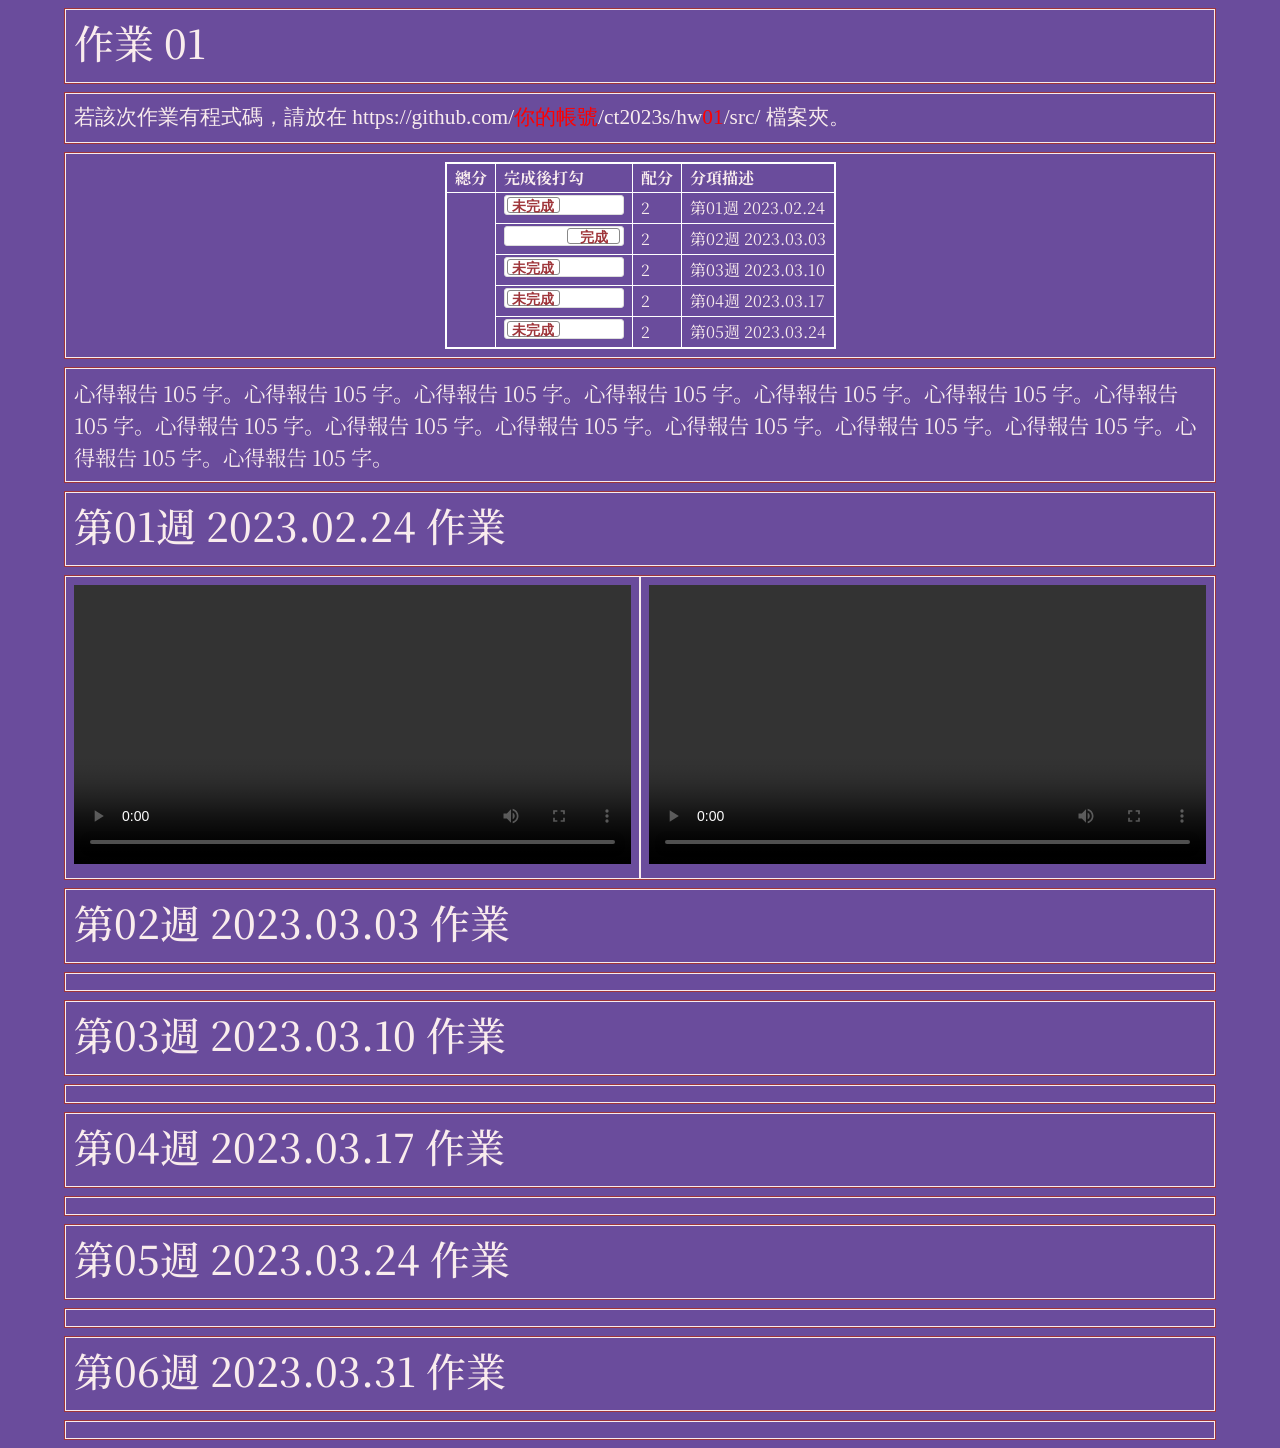
==== hw01/index.html @ a4c7544a "index" ====
<!doctype html>
<html lang="zh-Hant-TW">
<head>
<!-- Required meta tags -->
<meta charset="utf-8">
<meta name="viewport" content="width=device-width, initial-scale=1">

<!-- D3, jquery -->
<script src="https://d3js.org/d3.v3.min.js" charset="utf-8"></script>
<script src="https://code.jquery.com/jquery-3.6.0.min.js" charset="utf-8"></script>

<!-- Bootstrap CSS -->
<link href="https://cdn.jsdelivr.net/npm/bootstrap@5.1.1/dist/css/bootstrap.min.css" rel="stylesheet">
<script src="https://cdn.jsdelivr.net/npm/bootstrap@5.1.1/dist/js/bootstrap.bundle.min.js"></script>

<title>作品集 Portfolio</title>
<style type="text/css">
  @import url('https://fonts.googleapis.com/css2?family=Noto+Serif+JP:wght@200&display=swap');

  table {
  border-collapse: collapse;
  border: 2px solid white; /* rgba(217,140,144,1) */
  font-size:  12pt;
  margin-left: auto;
  margin-right: auto;
  }

  td,
  th {
  border: 1px solid white;
  padding: 2px 8px;
  }

  .flipswitch
  {
      position: relative;
      background: white;
      width: 120px;
      height: 20px;
      -webkit-appearance: initial;
      border-radius: 3px;
      -webkit-tap-highlight-color: rgba(0, 0, 0, 0);
      outline:none;
      font-size: 14px;
      font-family: Trebuchet, Arial, sans-serif;
      font-weight: bold;
      cursor:pointer;
      border:1px solid #ddd;
  }
  .flipswitch:after
  {
      position:absolute;
      top:5%;
      display:block; 
      line-height:16px;
      width:45%;
      height:90%;
      background:#fff;
      box-sizing:border-box;
      text-align:center;
      transition: all 0.3s ease-in 0s; 
      color:rgba(159,53,58,1);
      border:#888 1px solid;
      border-radius:3px;
  }
  .flipswitch:after
  {
      left:2%;
      content: "未完成";
  }
  .flipswitch:checked:after
  {
      left:53%;
      content: "完成";
  }

  body {
    background-color: rgb(106, 76, 156); /* #6A4C9C */
    color: rgb(106, 76, 156);
    font-family: 'Noto Serif JP', serif;
  }

  .container-fluid {
    width:  90%;
  }

  .hw12 {
    border: 1px solid rgb(159, 53, 58);
    margin-top: 8px;
    margin-bottom: 8px;
  }

  .twenty {
    border: 1px solid #f9eced;
    color: #f9eced;
    padding: 8px;
    font-size: 16pt;
  }

  .twenty:hover {
      box-shadow: 0 0 5px 3px #f9eced;
      color: cyan; 
      text-shadow: 0 0 6px #FFFFFF, 0 0 6px #000000;
  }

  @font-face {
    font-family:'cjkFonts';
    src: url(cjkFonts_allseto_v1.11.woff2) format('woff2');
    /* https://cloudconvert.com/ttf-to-woff2 */
  }
  
  .cjkFonts {
    font-family: 'cjkFonts';
  }

</style>
</head>
<body>

<div class="container-fluid">

  <!-- ------------------------------------------------>
  <div class="row hw12">
    <div class="col-md-12 twenty">
      <h1>作業 01</h1>
    </div>
  </div>

  <!-- ------------------------------------------------>
  <div class="row hw12">
    <div class="col-md-12 twenty cjkFonts">
      若該次作業有程式碼，請放在 https://github.com/<span style="color:red;">你的帳號</span>/ct2023s/hw<span style="color:red;">01</span>/src/ 檔案夾。
    </div>
  </div>

  <!-- ------------------------------------------------>
  <div class="row hw12">
    <div class="col-md-12 twenty">
      <table>
        <tr>
          <th>總分</th>
          <th>完成後打勾</th>
          <th>配分</th>
          <th>分項描述</th>
        </tr>
        <tr>
          <td rowspan="7" id="myTotal"></td>
          <td><input type="checkbox" class="flipswitch" id="myCheckbox1"></td>
          <td id='m1'>2</td>
          <td>第01週 2023.02.24</td>
        </tr>
        <tr>
          <td><input type="checkbox" class="flipswitch" id="myCheckbox2" checked></td>
          <td id='m2'>2</td>
          <td>第02週 2023.03.03</td>
        </tr>
        <tr>
          <td><input type="checkbox" class="flipswitch" id="myCheckbox3"></td>
          <td id='m3'>2</td>
          <td>第03週 2023.03.10</td>
        </tr>
        <tr>
          <td><input type="checkbox" class="flipswitch" id="myCheckbox4"></td>
          <td id='m4'>2</td>
          <td>第04週 2023.03.17</td>
        </tr>
        <tr>
          <td><input type="checkbox" class="flipswitch" id="myCheckbox5"></td>
          <td id='m5'>2</td>
          <td>第05週 2023.03.24</td>
        </tr>
      </table>
    </div>
  </div>

  <!-- ------------------------------------------------>
  <div class="row hw12">
    <div class="col-md-12 twenty">
      心得報告 105 字。心得報告 105 字。心得報告 105 字。心得報告 105 字。心得報告 105 字。心得報告 105 字。心得報告 105 字。心得報告 105 字。心得報告 105 字。心得報告 105 字。心得報告 105 字。心得報告 105 字。心得報告 105 字。心得報告 105 字。心得報告 105 字。
    </div>
  </div>

  <!-- ------------------------------------------------>
  <div class="row hw12">
    <div class="col-md-12 twenty">
      <h1>第01週 2023.02.24 作業</h1>
    </div>
  </div>

  <!-- ------------------------------------------------>
  <div class="row hw12">
    <div class="col-md-6 twenty">
      <video id="video1" style="width:100%;max-width:100%;" controls="">
        <source src="https://www.w3schools.com/html/mov_bbb.mp4" type="video/mp4">
      </video>
    </div>
    <div class="col-md-6 twenty">
      <video id="video1" style="width:100%;max-width:100%;" controls="">
        <source src="https://www.w3schools.com/html/mov_bbb.mp4" type="video/mp4">
      </video>
    </div>
  </div>


  <!-- ------------------------------------------------>
  <div class="row hw12">
    <div class="col-md-12 twenty">
      <h1>第02週 2023.03.03 作業</h1>
    </div>
  </div>

  <!-- ------------------------------------------------>
  <div class="row hw12">
    <div class="col-md-12 twenty">
      
    </div>
  </div>



  <!-- ------------------------------------------------>
  <div class="row hw12">
    <div class="col-md-12 twenty">
      <h1>第03週 2023.03.10 作業</h1>
    </div>
  </div>

  <!-- ------------------------------------------------>
  <div class="row hw12">
    <div class="col-md-12 twenty">
      
    </div>
  </div>



  <!-- ------------------------------------------------>
  <div class="row hw12">
    <div class="col-md-12 twenty">
      <h1>第04週 2023.03.17 作業</h1>
    </div>
  </div>

  <!-- ------------------------------------------------>
  <div class="row hw12">
    <div class="col-md-12 twenty">
      
    </div>
  </div>



  <!-- ------------------------------------------------>
  <div class="row hw12">
    <div class="col-md-12 twenty">
      <h1>第05週 2023.03.24 作業</h1>
    </div>
  </div>

  <!-- ------------------------------------------------>
  <div class="row hw12">
    <div class="col-md-12 twenty">
      
    </div>
  </div>



  <!-- ------------------------------------------------>
  <div class="row hw12">
    <div class="col-md-12 twenty">
      <h1>第06週 2023.03.31 作業</h1>
    </div>
  </div>

  <!-- ------------------------------------------------>
  <div class="row hw12">
    <div class="col-md-12 twenty">
      
    </div>
  </div>


  <!-- ------------------------------------------------>

  <!-- ------------------------------------------------>


<script>
  $(function() {
    var f = function() {
      $(this).next().text($(this).is(':checked') ? '做完' : '未做完');
    };
    $('input').change(f).trigger('change');
  });

  d3.select("#myCheckbox1").on("change",update);
  d3.select("#myCheckbox2").on("change",update);
  d3.select("#myCheckbox3").on("change",update);
  d3.select("#myCheckbox4").on("change",update);
  d3.select("#myCheckbox5").on("change",update);
  d3.select("#myCheckbox6").on("change",update);
  d3.select("#myCheckbox7").on("change",update);

  update();
  
  function update(){

    var score = 0;

    if (d3.select("#myCheckbox1").property("checked")){
      score += parseInt(d3.select('#m1').html());
    }

    if (d3.select("#myCheckbox2").property("checked")){
      score += parseInt(d3.select('#m2').html());   
    }

    if (d3.select("#myCheckbox3").property("checked")){
      score += parseInt(d3.select('#m3').html());   
    }

    if (d3.select("#myCheckbox4").property("checked")){
      score += parseInt(d3.select('#m4').html());   
    }

    if (d3.select("#myCheckbox5").property("checked")){
      score += parseInt(d3.select('#m5').html());   
    }


    d3.select("#myTotal").html(score);    
  }
</script>

</body>
</html>
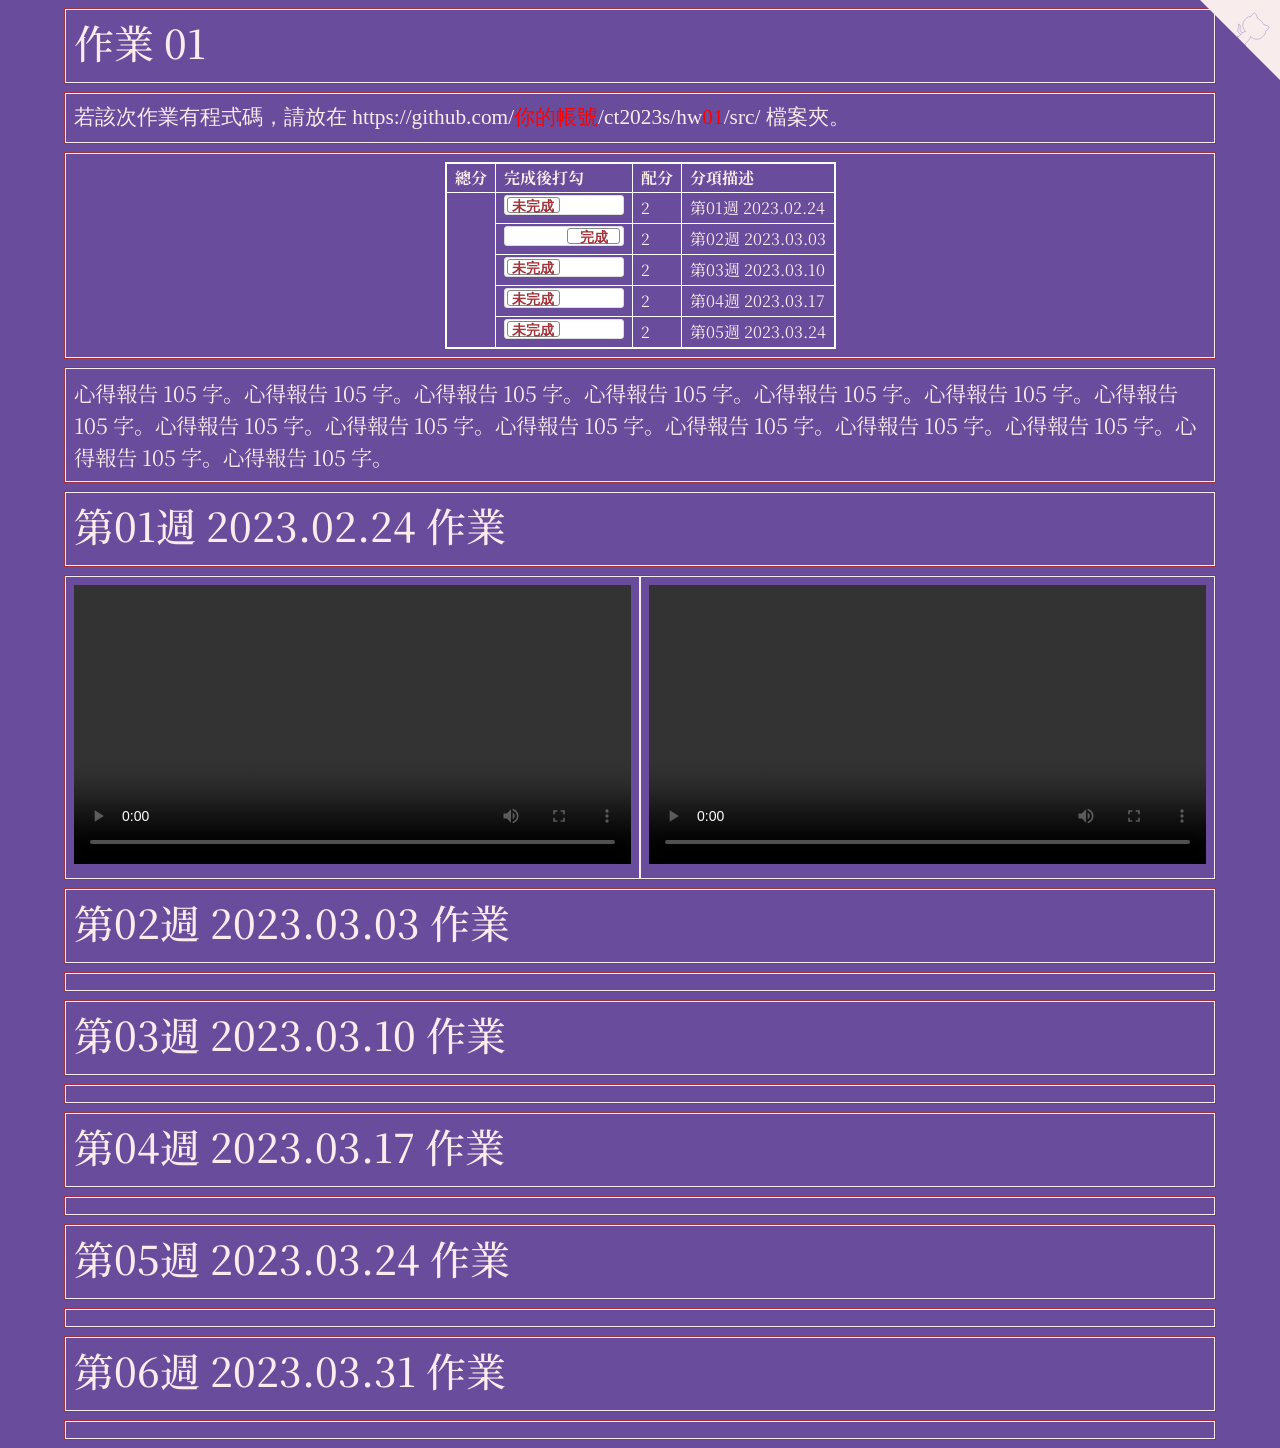
==== commit d8f3bed1: "作品集模板" ====
--- a/hw01/index.html
+++ b/hw01/index.html
@@ -113,9 +113,67 @@
     font-family: 'cjkFonts';
   }
 
+  .github-corner:hover 
+  .octo-arm {
+    animation: octocat-wave 560ms ease-in-out
+  }
+  @keyframes octocat-wave {
+    0%,100% {
+      transform:rotate(0)
+    }
+    20%,60% {
+      transform:rotate(-25deg)
+    }
+    40%,80% {
+      transform:rotate(10deg)
+    }
+  }
+  @media (max-width:500px) {
+    .github-corner:hover 
+    .octo-arm {
+      animation:none
+    }
+
+    .github-corner 
+    .octo-arm {
+      animation: octocat-wave 560ms ease-in-out
+    }
+  }
+
+  /* 波浪 */
+  a {
+    color:yellow;
+    text-decoration: none; 
+    background: url("data:image/svg+xml,%3Csvg xmlns='http://www.w3.org/2000/svg' viewBox='0 0 20 4'%3E%3Cpath fill='none' stroke='%23fff' d='M0 3.5c5 0 5-3 10-3s5 3 10 3 5-3 10-3 5 3 10 3'/%3E%3C/svg%3E") repeat-x 0 100%; 
+    background-size:20px auto; 
+    animation: waveMove 1s infinite linear;
+  }
+
+  a:hover {
+    color:#f30;
+    text-decoration: none;
+    background: none;
+    animation: none;
+    text-decoration: underline;
+    padding:2px 0;
+  }
+  @keyframes waveMove {
+    from { background-position:0 100%; }
+    to { background-position:20px 100%; }
+  }
+  /* 波浪 */
 </style>
 </head>
 <body>
+<!-- https://alexlenail.me/NN-SVG/about.html -->
+<a href="https://github.com/你的帳號/ct2023s/" class="github-corner" aria-label="View source on Github">
+  <svg width="80" height="80" viewBox="0 0 250 250" style="fill:#f9eced; color:#fff; position: absolute; top: 0; border: 0; right: 0;" aria-hidden="true">
+    <path d="M0,0 L115,115 L130,115 L142,142 L250,250 L250,0 Z"></path>
+    <path d="M128.3,109.0 C113.8,99.7 119.0,89.6 119.0,89.6 C122.0,82.7 120.5,78.6 120.5,78.6 C119.2,72.0 123.4,76.3 123.4,76.3 C127.3,80.9 125.5,87.3 125.5,87.3 C122.9,97.6 130.6,101.9 134.4,103.2" fill="#f9eced" stroke="#6A4C9C" style="transform-origin: 130px 106px;" class="octo-arm"></path>
+    <path d="M115.0,115.0 C114.9,115.1 118.7,116.5 119.8,115.4 L133.7,101.6 C136.9,99.2 139.9,98.4 142.2,98.6 C133.8,88.0 127.5,74.4 143.8,58.0 C148.5,53.4 154.0,51.2 159.7,51.0 C160.3,49.4 163.2,43.6 171.4,40.1 C171.4,40.1 176.1,42.5 178.8,56.2 C183.1,58.6 187.2,61.8 190.9,65.4 C194.5,69.0 197.7,73.2 200.1,77.6 C213.8,80.2 216.3,84.9 216.3,84.9 C212.7,93.1 206.9,96.0 205.4,96.6 C205.1,102.4 203.0,107.8 198.3,112.5 C181.9,128.9 168.3,122.5 157.7,114.1 C157.9,116.9 156.7,120.9 152.7,124.9 L141.0,136.5 C139.8,137.7 141.6,141.9 141.8,141.8 Z" fill="#f9eced" stroke="#6A4C9C" class="octo-body"></path>
+  </svg>
+</a>
+
 
 <div class="container-fluid">
 
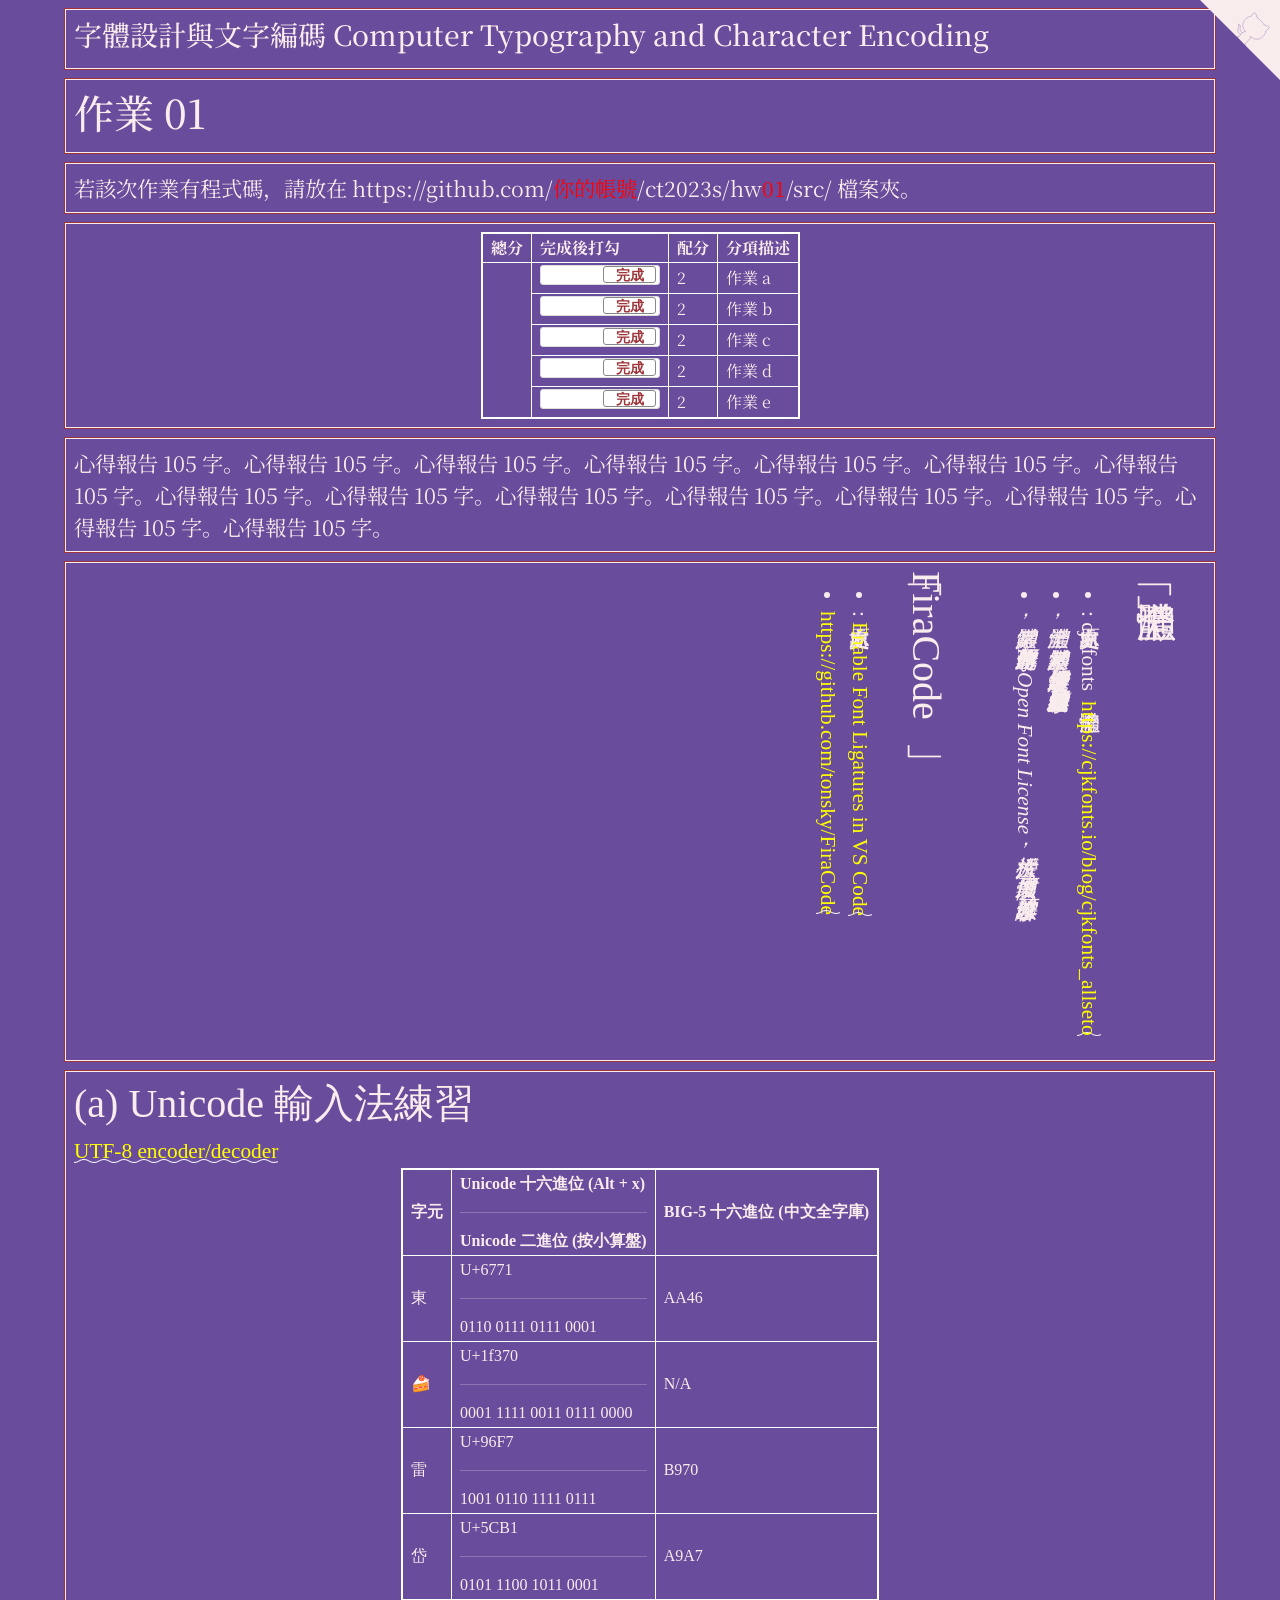
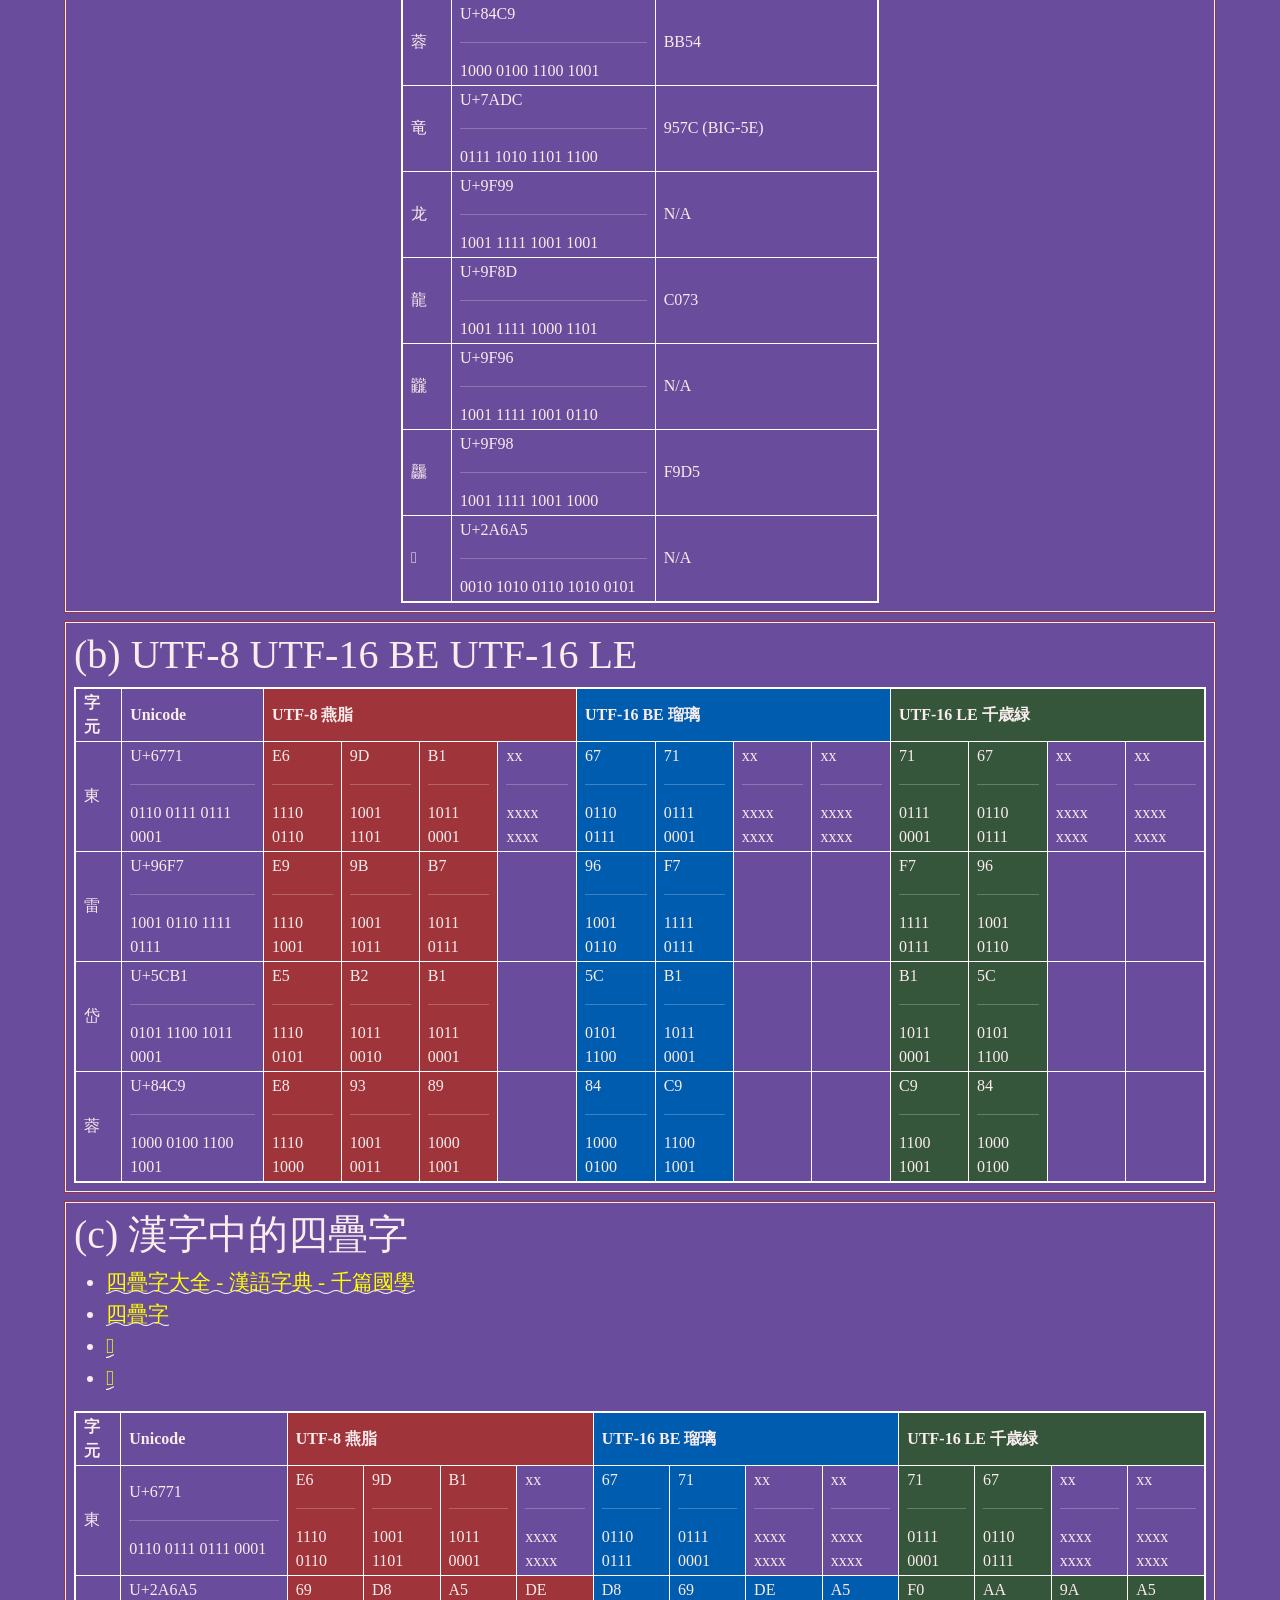
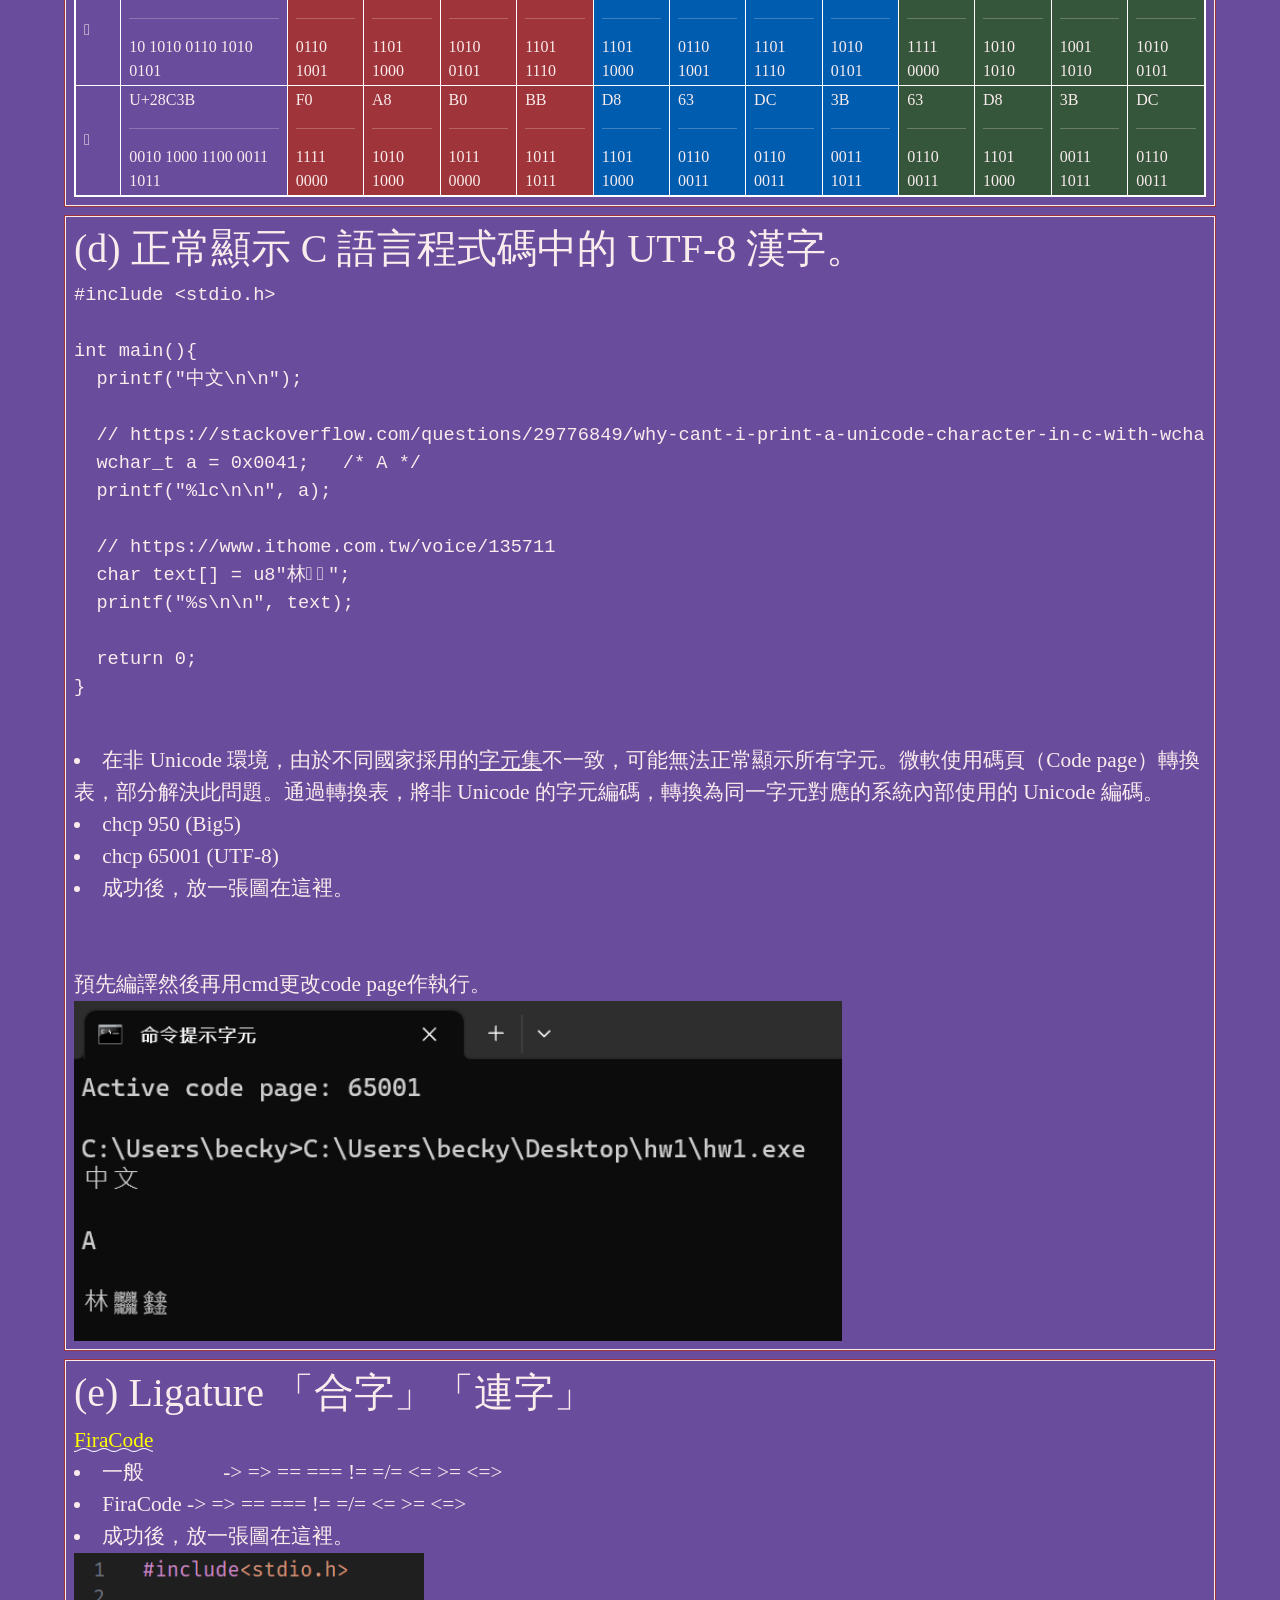
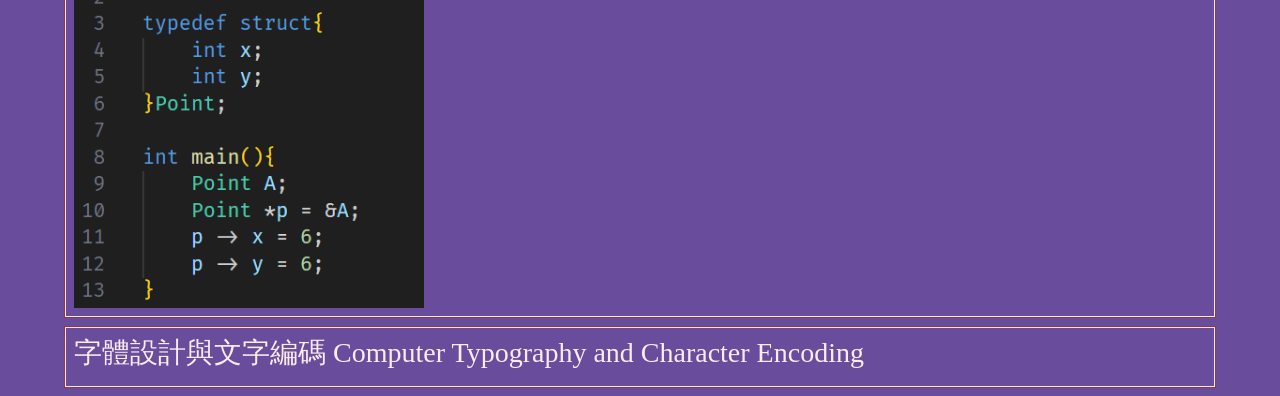
==== commit 3ed76ee9: "update hw01" ====
--- a/hw01/index.html
+++ b/hw01/index.html
@@ -14,21 +14,23 @@
 <script src="https://cdn.jsdelivr.net/npm/bootstrap@5.1.1/dist/js/bootstrap.bundle.min.js"></script>
 
 <title>作品集 Portfolio</title>
+<!-- https://alexlenail.me/NN-SVG/about.html -->
+<link rel="icon" href="../hw00/favicon.svg"/>
 <style type="text/css">
   @import url('https://fonts.googleapis.com/css2?family=Noto+Serif+JP:wght@200&display=swap');
 
   table {
-  border-collapse: collapse;
-  border: 2px solid white; /* rgba(217,140,144,1) */
-  font-size:  12pt;
-  margin-left: auto;
-  margin-right: auto;
+    border-collapse: collapse;
+    border: 2px solid white; /* rgba(217,140,144,1) */
+    font-size:  12pt;
+    margin-left: auto;
+    margin-right: auto;
   }
 
   td,
   th {
-  border: 1px solid white;
-  padding: 2px 8px;
+    border: 1px solid white;
+    padding: 2px 8px;
   }
 
   .flipswitch
@@ -108,9 +110,24 @@
     src: url(cjkFonts_allseto_v1.11.woff2) format('woff2');
     /* https://cloudconvert.com/ttf-to-woff2 */
   }
-  
+
+  @font-face {
+    font-family:'FiraCode-Regular';
+    src: url(FiraCode-Regular.woff2) format('woff2');
+    /* https://worldofzero.com/posts/enable-font-ligatures-vscode/ */
+  }
+
   .cjkFonts {
     font-family: 'cjkFonts';
+    writing-mode: vertical-rl;
+  }
+
+  .cjkFontsH {
+    font-family: 'cjkFonts';
+  }
+
+  .FiraCode {
+    font-family: 'FiraCode-Regular';
   }
 
   .github-corner:hover 
@@ -166,7 +183,7 @@
 </head>
 <body>
 <!-- https://alexlenail.me/NN-SVG/about.html -->
-<a href="https://github.com/你的帳號/ct2023s/" class="github-corner" aria-label="View source on Github">
+<a href="https://github.com/beckylei/ct2023s/" class="github-corner" aria-label="View source on Github">
   <svg width="80" height="80" viewBox="0 0 250 250" style="fill:#f9eced; color:#fff; position: absolute; top: 0; border: 0; right: 0;" aria-hidden="true">
     <path d="M0,0 L115,115 L130,115 L142,142 L250,250 L250,0 Z"></path>
     <path d="M128.3,109.0 C113.8,99.7 119.0,89.6 119.0,89.6 C122.0,82.7 120.5,78.6 120.5,78.6 C119.2,72.0 123.4,76.3 123.4,76.3 C127.3,80.9 125.5,87.3 125.5,87.3 C122.9,97.6 130.6,101.9 134.4,103.2" fill="#f9eced" stroke="#6A4C9C" style="transform-origin: 130px 106px;" class="octo-arm"></path>
@@ -180,13 +197,20 @@
   <!-- ------------------------------------------------>
   <div class="row hw12">
     <div class="col-md-12 twenty">
+      <h3>字體設計與文字編碼   Computer Typography and Character Encoding</h3>
+    </div>
+  </div>
+
+  <!-- ------------------------------------------------>
+  <div class="row hw12">
+    <div class="col-md-12 twenty">
       <h1>作業 01</h1>
     </div>
   </div>
 
   <!-- ------------------------------------------------>
   <div class="row hw12">
-    <div class="col-md-12 twenty cjkFonts">
+    <div class="col-md-12 twenty">
       若該次作業有程式碼，請放在 https://github.com/<span style="color:red;">你的帳號</span>/ct2023s/hw<span style="color:red;">01</span>/src/ 檔案夾。
     </div>
   </div>
@@ -203,29 +227,29 @@
         </tr>
         <tr>
           <td rowspan="7" id="myTotal"></td>
-          <td><input type="checkbox" class="flipswitch" id="myCheckbox1"></td>
+          <td><input type="checkbox" class="flipswitch" id="myCheckbox1" checked></td>
           <td id='m1'>2</td>
-          <td>第01週 2023.02.24</td>
+          <td>作業 a</td>
         </tr>
         <tr>
           <td><input type="checkbox" class="flipswitch" id="myCheckbox2" checked></td>
           <td id='m2'>2</td>
-          <td>第02週 2023.03.03</td>
-        </tr>
-        <tr>
-          <td><input type="checkbox" class="flipswitch" id="myCheckbox3"></td>
+          <td>作業 b</td>
+        </tr>
+        <tr>
+          <td><input type="checkbox" class="flipswitch" id="myCheckbox3" checked></td>
           <td id='m3'>2</td>
-          <td>第03週 2023.03.10</td>
-        </tr>
-        <tr>
-          <td><input type="checkbox" class="flipswitch" id="myCheckbox4"></td>
+          <td>作業 c</td>
+        </tr>
+        <tr>
+          <td><input type="checkbox" class="flipswitch" id="myCheckbox4" checked></td>
           <td id='m4'>2</td>
-          <td>第04週 2023.03.17</td>
-        </tr>
-        <tr>
-          <td><input type="checkbox" class="flipswitch" id="myCheckbox5"></td>
+          <td>作業 d</td>
+        </tr>
+        <tr>
+          <td><input type="checkbox" class="flipswitch" id="myCheckbox5" checked></td>
           <td id='m5'>2</td>
-          <td>第05週 2023.03.24</td>
+          <td>作業 e</td>
         </tr>
       </table>
     </div>
@@ -240,12 +264,28 @@
 
   <!-- ------------------------------------------------>
   <div class="row hw12">
-    <div class="col-md-12 twenty">
-      <h1>第01週 2023.02.24 作業</h1>
-    </div>
-  </div>
-
-  <!-- ------------------------------------------------>
+    <div class="col-md-12 twenty cjkFonts">
+      <h1> 「全瀨體」</h1>
+
+      <ul>
+        <li>原文出處: cjkfonts 全瀨體 <a href="https://cjkfonts.io/blog/cjkfonts_allseto" target="_blank"> https://cjkfonts.io/blog/cjkfonts_allseto</a></li>
+        <li><cite>全瀨體，基於瀨戶字體，透過深度學習智能造字，產生的字體數量是跟思源黑體相同。</cite></li>
+        <li><cite>瀨戶字體，原作者將此字體用 SIL Open Font License 授權方法，可以商業使用，可以容許修改字體。</cite></li>
+      </ul>
+
+      <h1> 「FiraCode」</h1>
+
+      <ul>
+       <li>原文出處: <a href="https://worldofzero.com/posts/enable-font-ligatures-vscode/" target="_blank"> Enable Font Ligatures in VS Code </a></li>
+        <li><a href="https://github.com/tonsky/FiraCode" target="_blank">https://github.com/tonsky/FiraCode</a></li>
+      </ul>
+
+
+    </div>
+  </div>
+
+  <!-- ------------------------------------------------>
+  <!--
   <div class="row hw12">
     <div class="col-md-6 twenty">
       <video id="video1" style="width:100%;max-width:100%;" controls="">
@@ -258,91 +298,307 @@
       </video>
     </div>
   </div>
-
-
-  <!-- ------------------------------------------------>
-  <div class="row hw12">
-    <div class="col-md-12 twenty">
-      <h1>第02週 2023.03.03 作業</h1>
-    </div>
-  </div>
-
-  <!-- ------------------------------------------------>
-  <div class="row hw12">
-    <div class="col-md-12 twenty">
+  -->
+
+
+  <!-- ------------------------------------------------>
+  <div class="row hw12">
+    <div class="col-md-12 twenty cjkFontsH">
+      <h1>(a) Unicode 輸入法練習 </h1>
+      <a href="https://mothereff.in/utf-8" target="_blank">UTF-8 encoder/decoder</a>
+      <table>
+        <tr>
+          <th>字元</th>
+          <th>Unicode 十六進位 (Alt + x)<hr>Unicode 二進位 (按小算盤)</th>
+          <th>BIG-5 十六進位 (中文全字庫)</th>
+        </tr>
+        <tr>
+          <td>東</td>
+          <td>U+6771<hr>0110 0111 0111 0001</td>
+          <td>AA46</td> <!-- BIG-5 十六進位 -->
+        </tr>
+        <tr>
+          <td>🍰</td>
+          <td>U+1f370<hr>0001 1111 0011 0111 0000</td> <!-- Unicode 二進位 -->
+          <td>N/A</td> <!-- BIG-5 十六進位 -->
+        </tr>
+        <tr>
+          <td>雷</td>
+          <td>U+96F7<hr>1001 0110 1111 0111</td> <!-- Unicode 二進位 -->
+          <td>B970</td> <!-- BIG-5 十六進位 -->
+        </tr>
+        <tr>
+          <td>岱</td>
+          <td>U+5CB1<hr>0101 1100 1011 0001</td> <!-- Unicode 二進位 -->
+          <td>A9A7</td> <!-- BIG-5 十六進位 -->
+        </tr>
+        <tr>
+          <td>蓉</td>
+          <td>U+84C9<hr>1000 0100 1100 1001</td> <!-- Unicode 二進位 -->
+          <td>BB54</td> <!-- BIG-5 十六進位 -->
+        </tr>
+        <tr>
+          <td>竜</td>
+          <td>U+7ADC<hr>0111 1010 1101 1100</td> <!-- Unicode 二進位 -->
+          <td>957C (BIG-5E)</td> <!-- BIG-5 十六進位 -->
+        </tr>
+        <tr>
+          <td>龙</td>
+          <td>U+9F99<hr>1001 1111 1001 1001</td> <!-- Unicode 二進位 -->
+          <td>N/A</td> <!-- BIG-5 十六進位 -->
+        </tr>
+        <tr>
+          <td>龍</td>
+          <td>U+9F8D<hr>1001 1111 1000 1101</td> <!-- Unicode 二進位 -->
+          <td>C073</td> <!-- BIG-5 十六進位 -->
+        </tr>
+        <tr>
+          <td>龖</td>
+          <td>U+9F96<hr>1001 1111 1001 0110</td> <!-- Unicode 二進位 -->
+          <td>N/A</td> <!-- BIG-5 十六進位 -->
+        </tr>
+        <tr>
+          <td>龘</td>
+          <td>U+9F98<hr>1001 1111 1001 1000</td> <!-- Unicode 二進位 -->
+          <td>F9D5</td> <!-- BIG-5 十六進位 -->
+        </tr>
+        <tr>
+          <td>𪚥</td> <!-- 新細明體-ExtB -->
+          <td>U+2A6A5<hr>0010 1010 0110 1010 0101</td> <!-- Unicode 二進位 -->
+          <td>N/A</td> <!-- BIG-5 十六進位 -->
+        </tr>
+      </table>
+    </div>
+  </div>
+
+  <!-- ------------------------------------------------>
+  <div class="row hw12">
+    <div class="col-md-12 twenty cjkFontsH">
+      <h1>(b) UTF-8 UTF-16 BE UTF-16 LE</h1>
+
+      <table>
+        <tr>
+          <th>字元</th> <!-- 紺 https://nipponcolors.com/#kon --> <!-- 桔梗 https://nipponcolors.com/#kikyo --> 
+          <th colspan="1">Unicode</th>
+          <th colspan="4" style="background-color:#9F353A;">UTF-8 燕脂</th> <!-- 燕脂 https://nipponcolors.com/#enji -->
+          <th colspan="4" style="background-color:#005CAF;">UTF-16 BE 瑠璃</th> <!-- 瑠璃 https://nipponcolors.com/#ruri https://nipponcolors.com/#kon -->
+          <th colspan="4" style="background-color:#36563C;">UTF-16 LE 千歳緑</th> <!-- 千歳緑 https://nipponcolors.com/#chitosemidori -->
+        </tr>
+        <tr>
+          <td>東</td>
+          <td>U+6771<hr>0110 0111 0111 0001</td>
+          <td style="background-color:#9F353A;">E6<hr>1110 0110</td> <!-- UTF-8 -->
+          <td style="background-color:#9F353A;">9D<hr>1001 1101</td>
+          <td style="background-color:#9F353A;">B1<hr>1011 0001</td>
+          <td>xx<hr>xxxx xxxx</td>
+          <td style="background-color:#005CAF;">67<hr>0110 0111</td> <!-- UTF-16 BE -->
+          <td style="background-color:#005CAF;">71<hr>0111 0001</td>
+          <td>xx<hr>xxxx xxxx</td>
+          <td>xx<hr>xxxx xxxx</td>
+          <td style="background-color:#36563C;">71<hr>0111 0001</td> <!-- UTF-16 LE -->
+          <td style="background-color:#36563C;">67<hr>0110 0111</td>
+          <td>xx<hr>xxxx xxxx</td>
+          <td>xx<hr>xxxx xxxx</td>
+        </tr>       
+        <tr>
+          <td>雷</td>
+          <td>U+96F7<hr>1001 0110 1111 0111</td>
+          <td style="background-color:#9F353A;">E9<hr>1110 1001</td> <!-- UTF-8 -->
+          <td style="background-color:#9F353A;">9B<hr>1001 1011</td>
+          <td style="background-color:#9F353A;">B7<hr>1011 0111</td>
+          <td></td>
+          <td style="background-color:#005CAF;">96<hr>1001 0110</td> <!-- UTF-16 BE -->
+          <td style="background-color:#005CAF;">F7<hr>1111 0111</td>
+          <td></td>
+          <td></td>
+          <td style="background-color:#36563C;">F7<hr>1111 0111</td> <!-- UTF-16 LE -->
+          <td style="background-color:#36563C;">96<hr>1001 0110</td>
+          <td></td>
+          <td></td>
+        </tr>
+        <tr>
+          <td>岱</td>
+          <td>U+5CB1<hr>0101 1100 1011 0001</td>
+          <td style="background-color:#9F353A;">E5<hr>1110 0101</td> <!-- UTF-8 -->
+          <td style="background-color:#9F353A;">B2<hr>1011 0010</td>
+          <td style="background-color:#9F353A;">B1<hr>1011 0001</td>
+          <td></td>
+          <td style="background-color:#005CAF;">5C<hr>0101 1100</td> <!-- UTF-16 BE -->
+          <td style="background-color:#005CAF;">B1<hr>1011 0001</td>
+          <td></td>
+          <td></td>
+          <td style="background-color:#36563C;">B1<hr>1011 0001</td> <!-- UTF-16 LE -->
+          <td style="background-color:#36563C;">5C<hr>0101 1100</td>
+          <td></td>
+          <td></td>
+        </tr>
+        <tr>
+          <td>蓉</td>
+          <td>U+84C9<hr>1000 0100 1100 1001</td>
+          <td style="background-color:#9F353A;">E8<hr>1110 1000</td> <!-- UTF-8 -->
+          <td style="background-color:#9F353A;">93<hr>1001 0011</td>
+          <td style="background-color:#9F353A;">89<hr>1000 1001</td>
+          <td></td>
+          <td style="background-color:#005CAF;">84<hr>1000 0100</td> <!-- UTF-16 BE -->
+          <td style="background-color:#005CAF;">C9<hr>1100 1001</td>
+          <td></td>
+          <td></td>
+          <td style="background-color:#36563C;">C9<hr>1100 1001</td> <!-- UTF-16 LE -->
+          <td style="background-color:#36563C;">84<hr>1000 0100</td>
+          <td></td>
+          <td></td>
+        </tr>
+      </table>
+    </div>
+  </div>
+
+
+
+  <!-- ------------------------------------------------>
+  <div class="row hw12">
+    <div class="col-md-12 twenty cjkFontsH">
+      <h1>(c) 漢字中的四疊字</h1>
+      <!--
+      <ul>
+        <li><a href="" target="_blank"> </a></li>
+        <li><a href="" target="_blank"> </a></li>
+      </ul>
+      -->
+      <ul>
+        <!-- 四叠字大全 - 汉语字典 - 千篇国学 -->
+        <li><a href="https://zidian.qianp.com/sidiezi.html" target="_blank">四疊字大全 - 漢語字典 - 千篇國學</a></li>
+        <li><a href="https://zh.wikipedia.org/wiki/%E5%9B%9B%E5%8F%A0%E5%AD%97" target="_blank">四疊字</a></li>
+        <li><a href="https://www.compart.com/en/unicode/U+2A6A5" target="_blank">𪚥</a></li>
+        <li><a href="https://www.compart.com/en/unicode/U+28C3B" target="_blank">𨰻</a></li>
+      </ul>
+
+      <table>
+        <tr>
+          <th>字元</th> <!-- 紺 https://nipponcolors.com/#kon --> <!-- 桔梗 https://nipponcolors.com/#kikyo --> 
+          <th colspan="1">Unicode</th>
+          <th colspan="4" style="background-color:#9F353A;">UTF-8 燕脂</th> <!-- 燕脂 https://nipponcolors.com/#enji -->
+          <th colspan="4" style="background-color:#005CAF;">UTF-16 BE 瑠璃</th> <!-- 瑠璃 https://nipponcolors.com/#ruri https://nipponcolors.com/#kon -->
+          <th colspan="4" style="background-color:#36563C;">UTF-16 LE 千歳緑</th> <!-- 千歳緑 https://nipponcolors.com/#chitosemidori -->
+        </tr>
+        <tr>
+        <td>東</td>
+          <td>U+6771<hr>0110 0111 0111 0001</td>
+          <td style="background-color:#9F353A;">E6<hr>1110 0110</td> <!-- UTF-8 -->
+          <td style="background-color:#9F353A;">9D<hr>1001 1101</td>
+          <td style="background-color:#9F353A;">B1<hr>1011 0001</td>
+          <td>xx<hr>xxxx xxxx</td>
+          <td style="background-color:#005CAF;">67<hr>0110 0111</td> <!-- UTF-16 BE -->
+          <td style="background-color:#005CAF;">71<hr>0111 0001</td>
+          <td>xx<hr>xxxx xxxx</td>
+          <td>xx<hr>xxxx xxxx</td>
+          <td style="background-color:#36563C;">71<hr>0111 0001</td> <!-- UTF-16 LE -->
+          <td style="background-color:#36563C;">67<hr>0110 0111</td>
+          <td>xx<hr>xxxx xxxx</td>
+          <td>xx<hr>xxxx xxxx</td>
+        </tr>
+        <tr>
+          <td>𪚥</td>
+          <td>U+2A6A5<hr>10 1010 0110 1010 0101</td>
+          <td style="background-color:#9F353A;">69<hr>0110 1001</td> <!-- UTF-8 -->
+          <td style="background-color:#9F353A;">D8<hr>1101 1000</td>
+          <td style="background-color:#9F353A;">A5<hr>1010 0101</td>
+          <td style="background-color:#9F353A;">DE<hr>1101 1110</td>
+
+          <td style="background-color:#005CAF;">D8<hr>1101 1000</td> <!-- UTF-16 BE -->
+          <td style="background-color:#005CAF;">69<hr>0110 1001</td>
+          <td style="background-color:#005CAF;">DE<hr>1101 1110</td>
+          <td style="background-color:#005CAF;">A5<hr>1010 0101</td>
+
+          <td style="background-color:#36563C;">F0<hr>1111 0000</td> <!-- UTF-16 LE -->
+          <td style="background-color:#36563C;">AA<hr>1010 1010</td>
+          <td style="background-color:#36563C;">9A<hr>1001 1010</td>
+          <td style="background-color:#36563C;">A5<hr>1010 0101</td>
+        </tr>
+        <tr>
+          <td>𨰻</td>
+          <td>U+28C3B<hr>0010 1000 1100 0011 1011</td>
+          <td style="background-color:#9F353A;">F0<hr>1111 0000</td> <!-- UTF-8 -->
+          <td style="background-color:#9F353A;">A8<hr>1010 1000</td>
+          <td style="background-color:#9F353A;">B0<hr>1011 0000</td>
+          <td style="background-color:#9F353A;">BB<hr>1011 1011</td>
+          <td style="background-color:#005CAF;">D8<hr>1101 1000</td> <!-- UTF-16 BE -->
+          <td style="background-color:#005CAF;">63<hr>0110 0011</td>
+          <td style="background-color:#005CAF;">DC<hr>0110 0011</td>
+          <td style="background-color:#005CAF;">3B<hr>0011 1011</td>
+          <td style="background-color:#36563C;">63<hr>0110 0011</td> <!-- UTF-16 LE -->
+          <td style="background-color:#36563C;">D8<hr>1101 1000</td>
+          <td style="background-color:#36563C;">3B<hr>0011 1011</td>
+          <td style="background-color:#36563C;">DC<hr>0110 0011</td>
+        </tr>
+      </table>
+
+    </div>
+  </div>
+
+  <!-- ------------------------------------------------>
+  <div class="row hw12">
+    <div class="col-md-12 twenty cjkFontsH">
+      <h1>(d) 正常顯示 C 語言程式碼中的 UTF-8 漢字。 </h1>
+      <pre>
+#include &lt;stdio.h&gt;
+
+int main(){
+  printf("中文\n\n");
+
+  // https://stackoverflow.com/questions/29776849/why-cant-i-print-a-unicode-character-in-c-with-wchar-t
+  wchar_t a = 0x0041;   /* A */
+  printf("%lc\n\n", a);
+
+  // https://www.ithome.com.tw/voice/135711
+  char text[] = u8"林𪚥𨰻";
+  printf("%s\n\n", text);
+
+  return 0;
+}
+      </pre>
+      <li>在非 Unicode 環境，由於不同國家採用的<u>字元集</u>不一致，可能無法正常顯示所有字元。微軟使用碼頁（Code page）轉換表，部分解決此問題。通過轉換表，將非 Unicode 的字元編碼，轉換為同一字元對應的系統內部使用的 Unicode 編碼。</li>
+      <li>chcp 950 (Big5)</li>
+      <li>chcp 65001 (UTF-8)</li>
+
+
+      <li>成功後，放一張圖在這裡。</li>
+
+      <br><br>
+      預先編譯然後再用cmd更改code page作執行。
+      <img src="./111598069_hw1_d.png" width="768"/>
+
       
-    </div>
-  </div>
-
-
-
-  <!-- ------------------------------------------------>
-  <div class="row hw12">
-    <div class="col-md-12 twenty">
-      <h1>第03週 2023.03.10 作業</h1>
-    </div>
-  </div>
-
-  <!-- ------------------------------------------------>
-  <div class="row hw12">
-    <div class="col-md-12 twenty">
-      
-    </div>
-  </div>
-
-
-
-  <!-- ------------------------------------------------>
-  <div class="row hw12">
-    <div class="col-md-12 twenty">
-      <h1>第04週 2023.03.17 作業</h1>
-    </div>
-  </div>
-
-  <!-- ------------------------------------------------>
-  <div class="row hw12">
-    <div class="col-md-12 twenty">
-      
-    </div>
-  </div>
-
-
-
-  <!-- ------------------------------------------------>
-  <div class="row hw12">
-    <div class="col-md-12 twenty">
-      <h1>第05週 2023.03.24 作業</h1>
-    </div>
-  </div>
-
-  <!-- ------------------------------------------------>
-  <div class="row hw12">
-    <div class="col-md-12 twenty">
-      
-    </div>
-  </div>
-
-
-
-  <!-- ------------------------------------------------>
-  <div class="row hw12">
-    <div class="col-md-12 twenty">
-      <h1>第06週 2023.03.31 作業</h1>
-    </div>
-  </div>
-
-  <!-- ------------------------------------------------>
-  <div class="row hw12">
-    <div class="col-md-12 twenty">
-      
-    </div>
-  </div>
-
-
-  <!-- ------------------------------------------------>
-
-  <!-- ------------------------------------------------>
-
+
+    </div>
+  </div>
+
+
+
+  <!-- ------------------------------------------------>
+  <div class="row hw12">
+    <div class="col-md-12 twenty cjkFontsH">
+      <h1>(e) Ligature 「合字」「連字」</h1>
+      <a href="https://github.com/tonsky/FiraCode">FiraCode</a>
+      <li class="">一般 &nbsp; &ensp; &emsp; &thinsp; &zwnj; &zwj; -> => == === != =/= <= >= <=> </li>
+      <li class="FiraCode">FiraCode -> => == === != =/= <= >= <=> </li>
+      <li>成功後，放一張圖在這裡。</li>
+      <img src="./111598069_hw1_e.png" width="350"/>
+    </div>
+  </div>
+
+
+
+  <!-- ------------------------------------------------>
+  <div class="row hw12">
+    <div class="col-md-12 twenty cjkFontsH">
+      <h3>字體設計與文字編碼   Computer Typography and Character Encoding</h3>
+    </div>
+  </div>
+
+
+  <!-- ------------------------------------------------>
+
+  <!-- ------------------------------------------------>
 
 <script>
   $(function() {
@@ -392,4 +648,4 @@
 </script>
 
 </body>
-</html>
+</html>
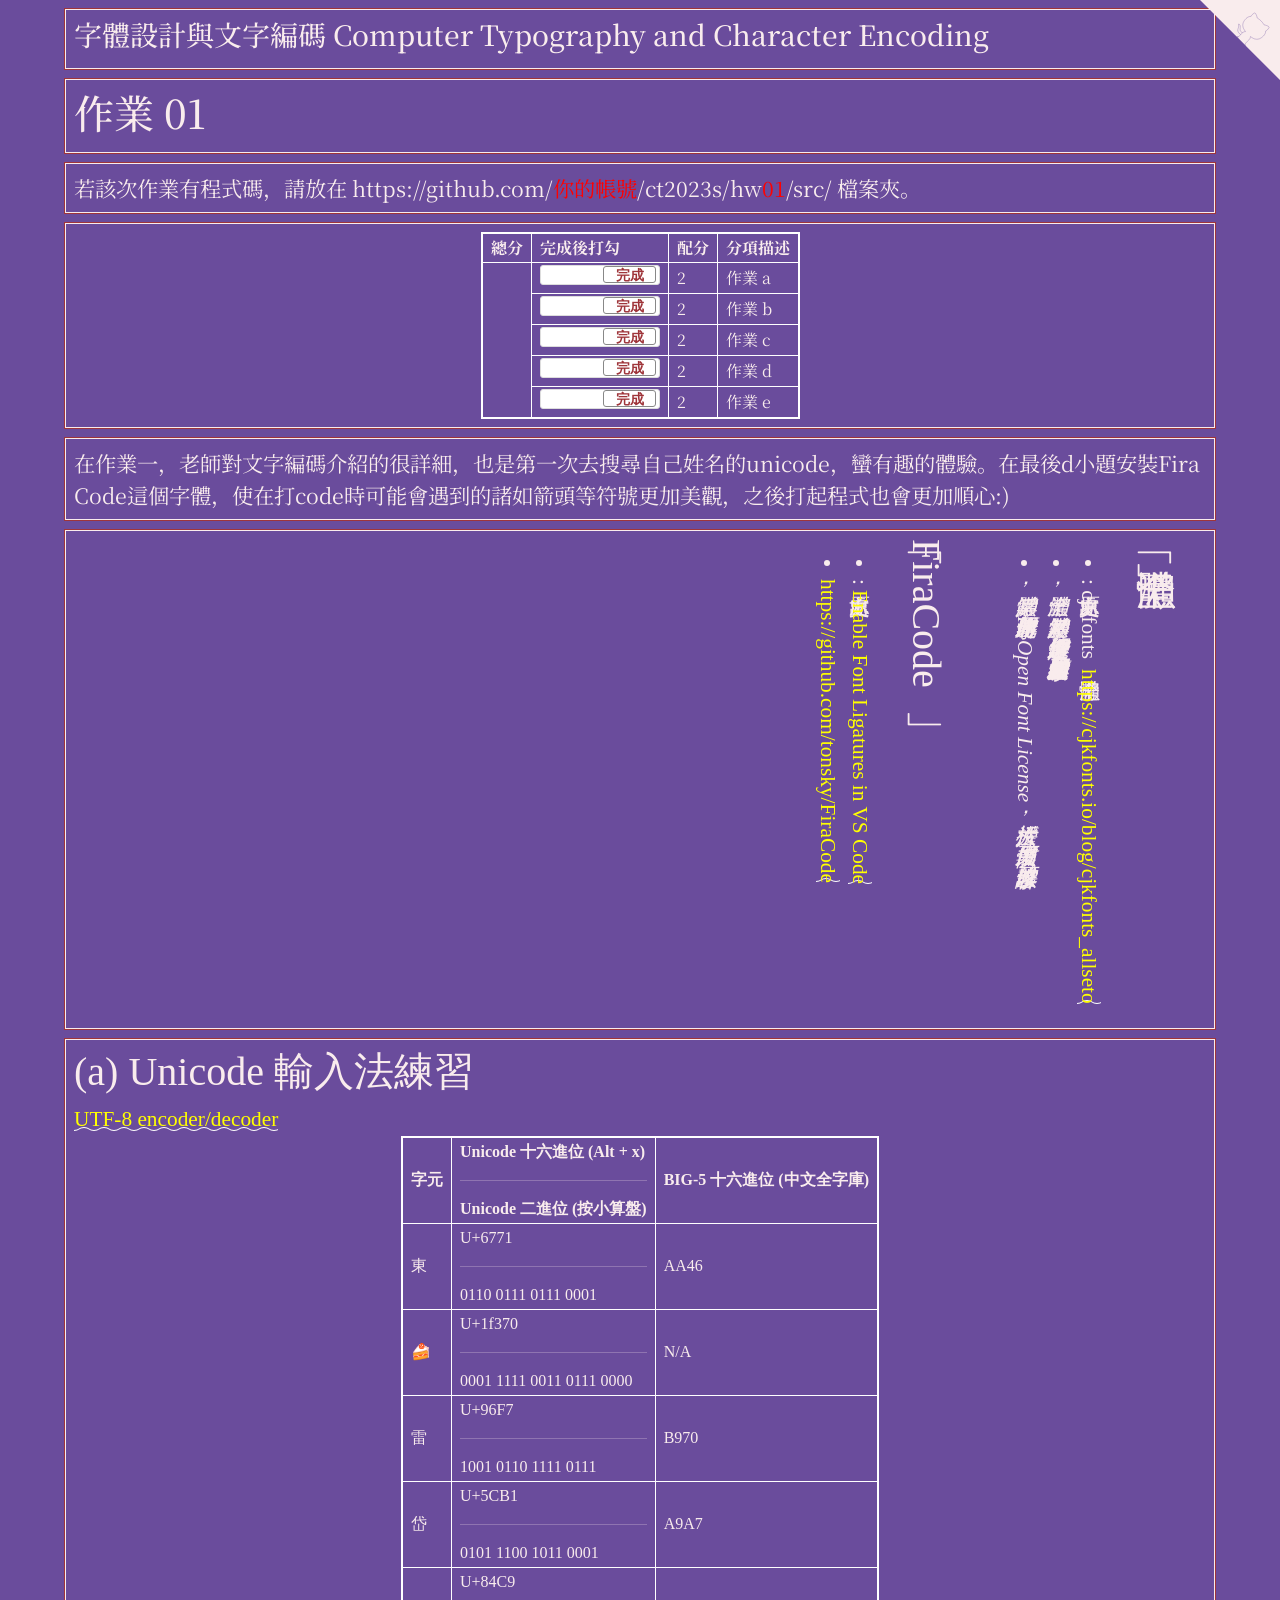
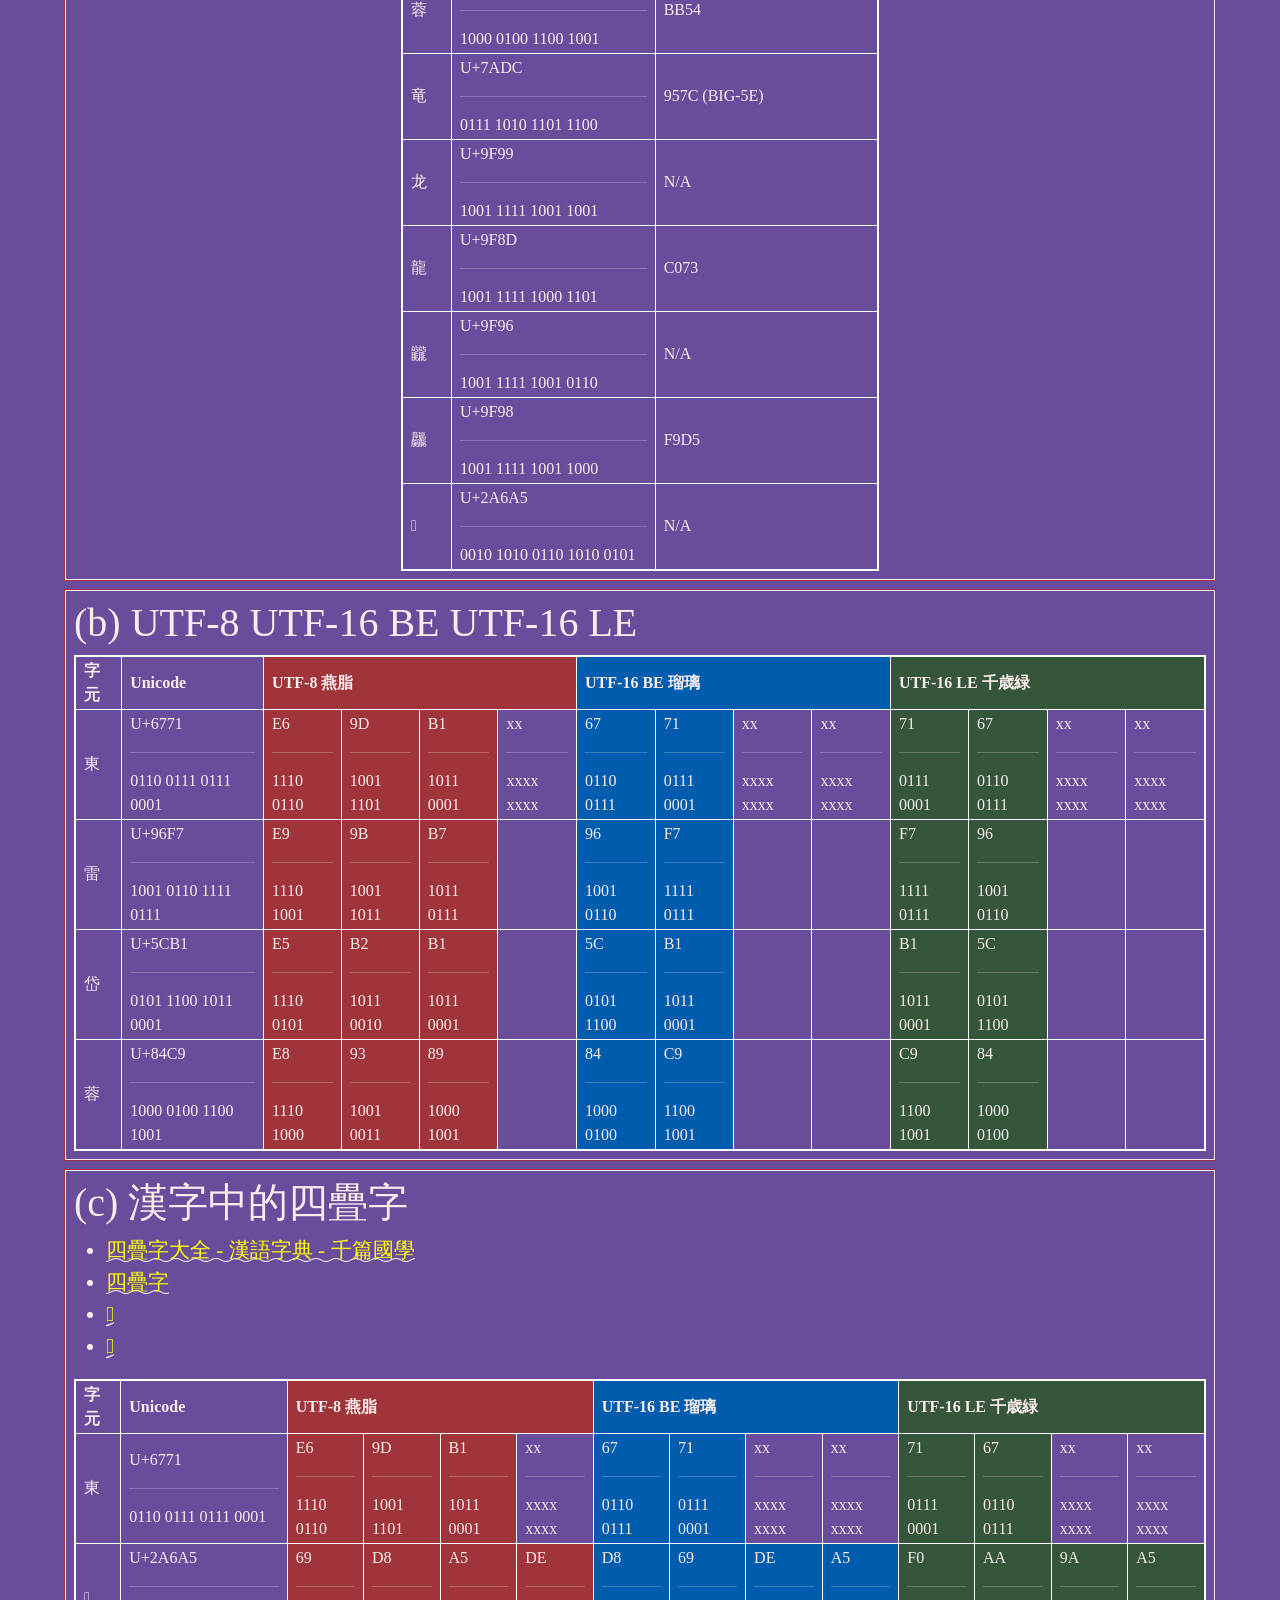
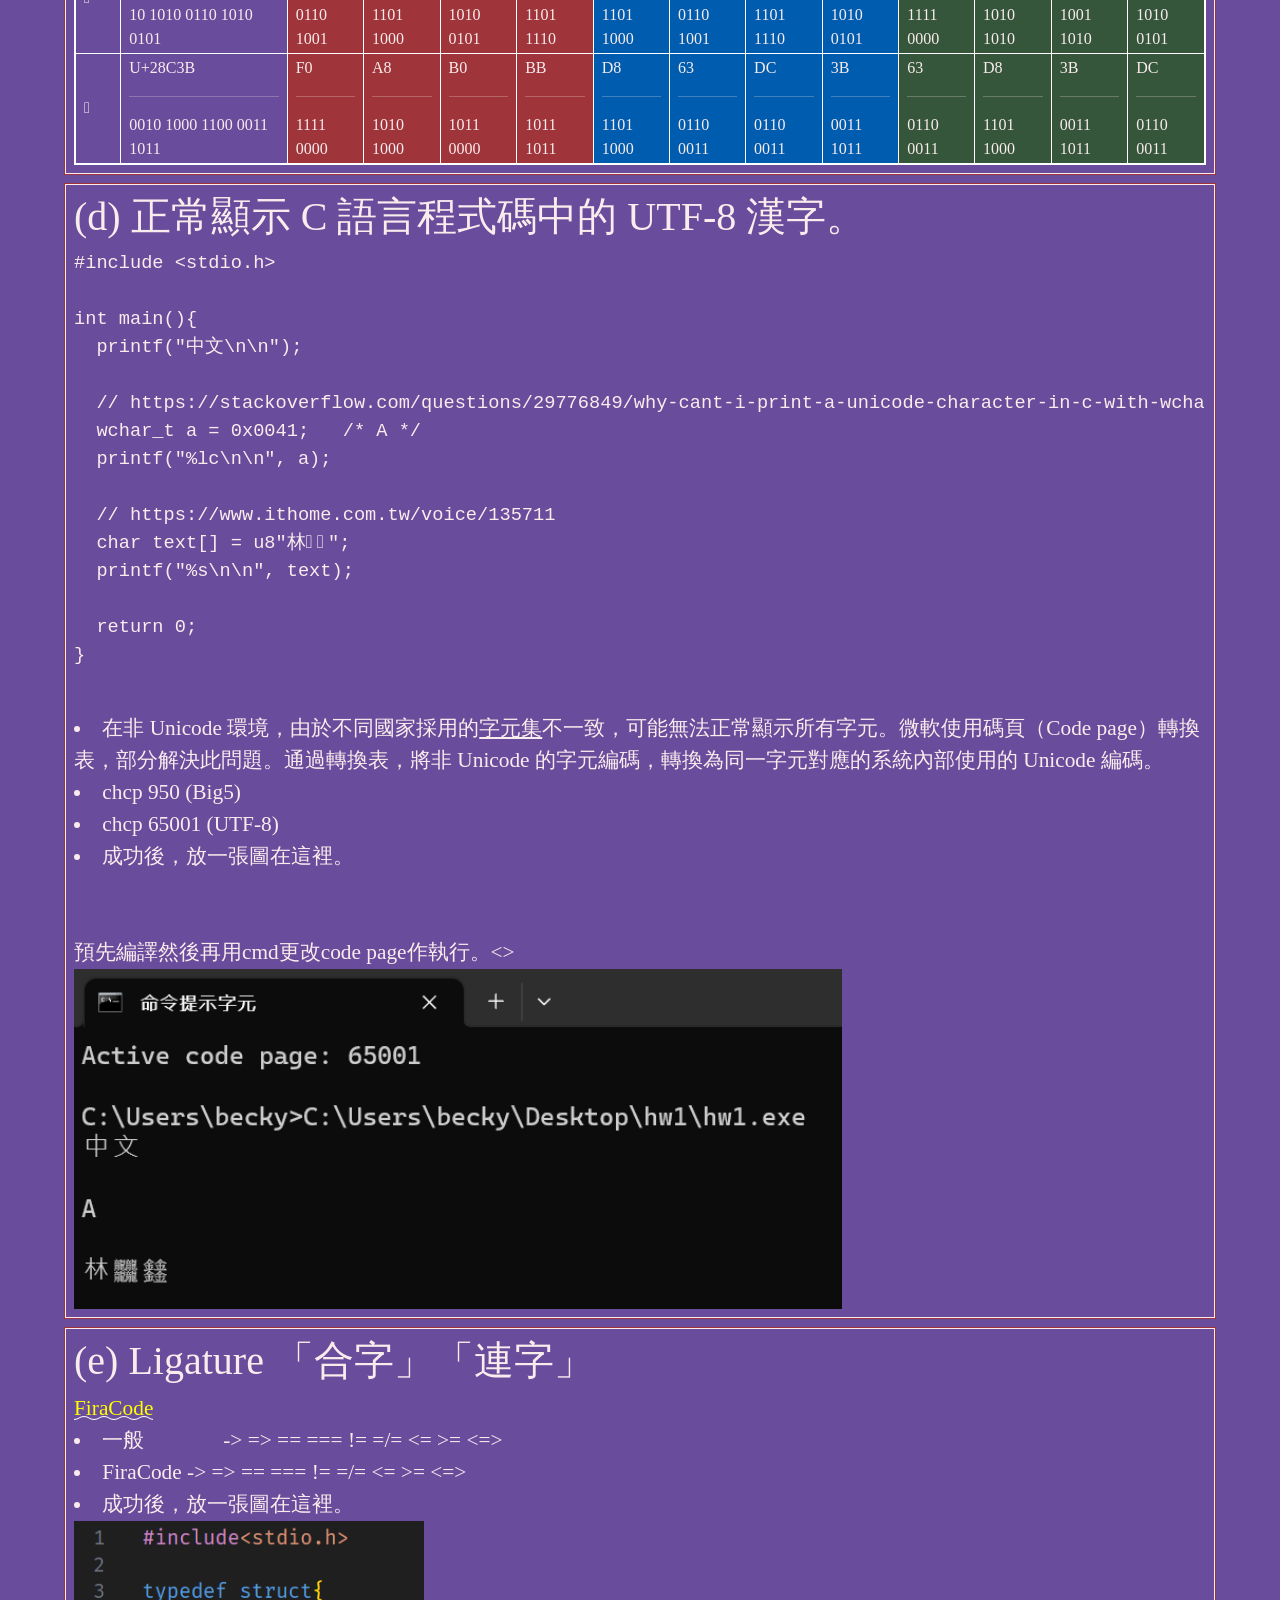
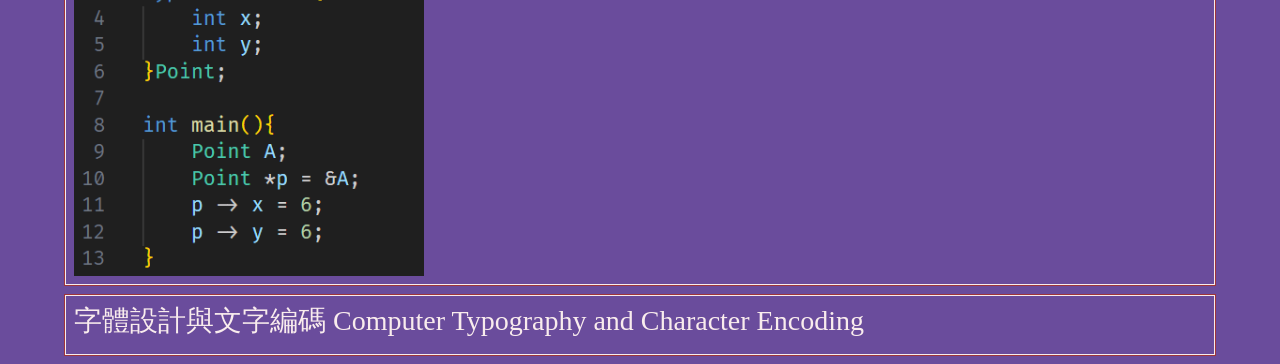
==== commit 436a7df5: "Update index.html" ====
--- a/hw01/index.html
+++ b/hw01/index.html
@@ -258,7 +258,7 @@
   <!-- ------------------------------------------------>
   <div class="row hw12">
     <div class="col-md-12 twenty">
-      心得報告 105 字。心得報告 105 字。心得報告 105 字。心得報告 105 字。心得報告 105 字。心得報告 105 字。心得報告 105 字。心得報告 105 字。心得報告 105 字。心得報告 105 字。心得報告 105 字。心得報告 105 字。心得報告 105 字。心得報告 105 字。心得報告 105 字。
+      在作業一，老師對文字編碼介紹的很詳細，也是第一次去搜尋自己姓名的unicode，蠻有趣的體驗。在最後d小題安裝Fira Code這個字體，使在打code時可能會遇到的諸如箭頭等符號更加美觀，之後打起程式也會更加順心:)
     </div>
   </div>
 
@@ -564,7 +564,7 @@
       <li>成功後，放一張圖在這裡。</li>
 
       <br><br>
-      預先編譯然後再用cmd更改code page作執行。
+      預先編譯然後再用cmd更改code page作執行。<>
       <img src="./111598069_hw1_d.png" width="768"/>
 
       
@@ -648,4 +648,4 @@
 </script>
 
 </body>
-</html>+</html>
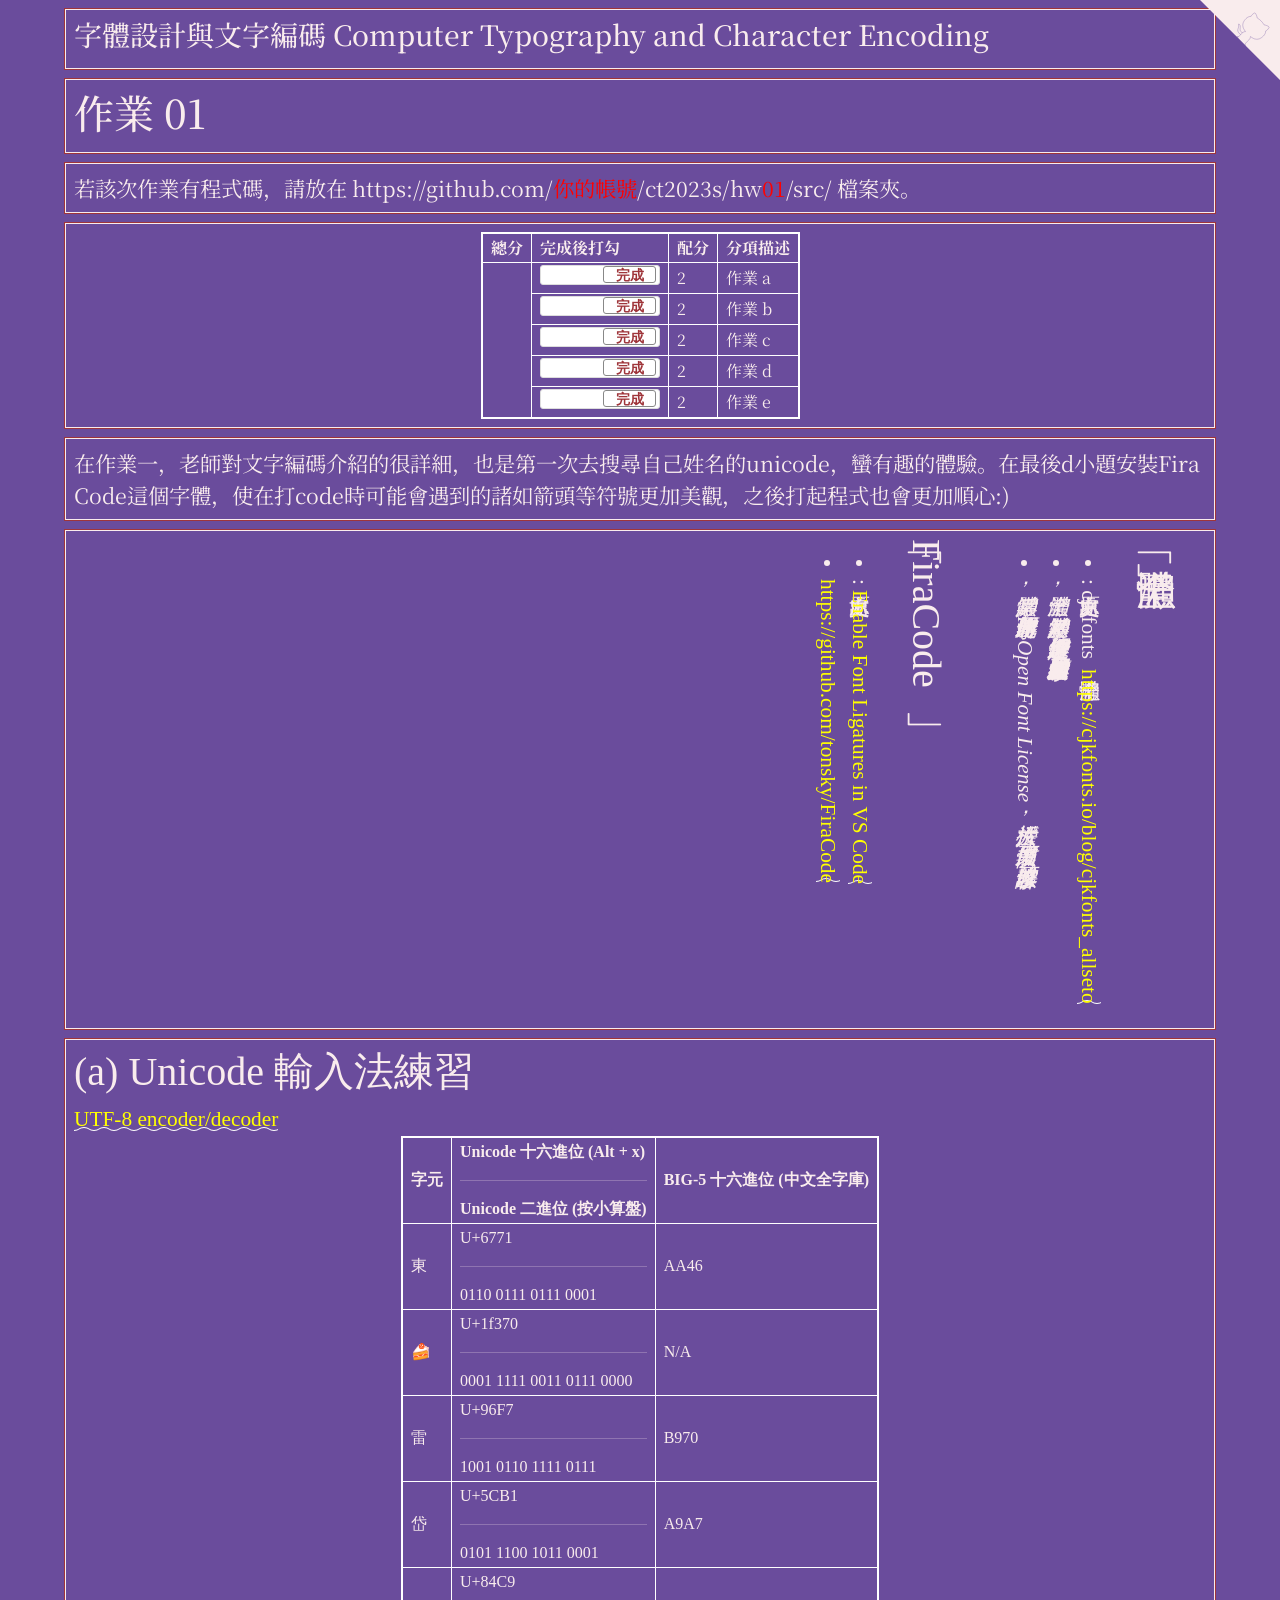
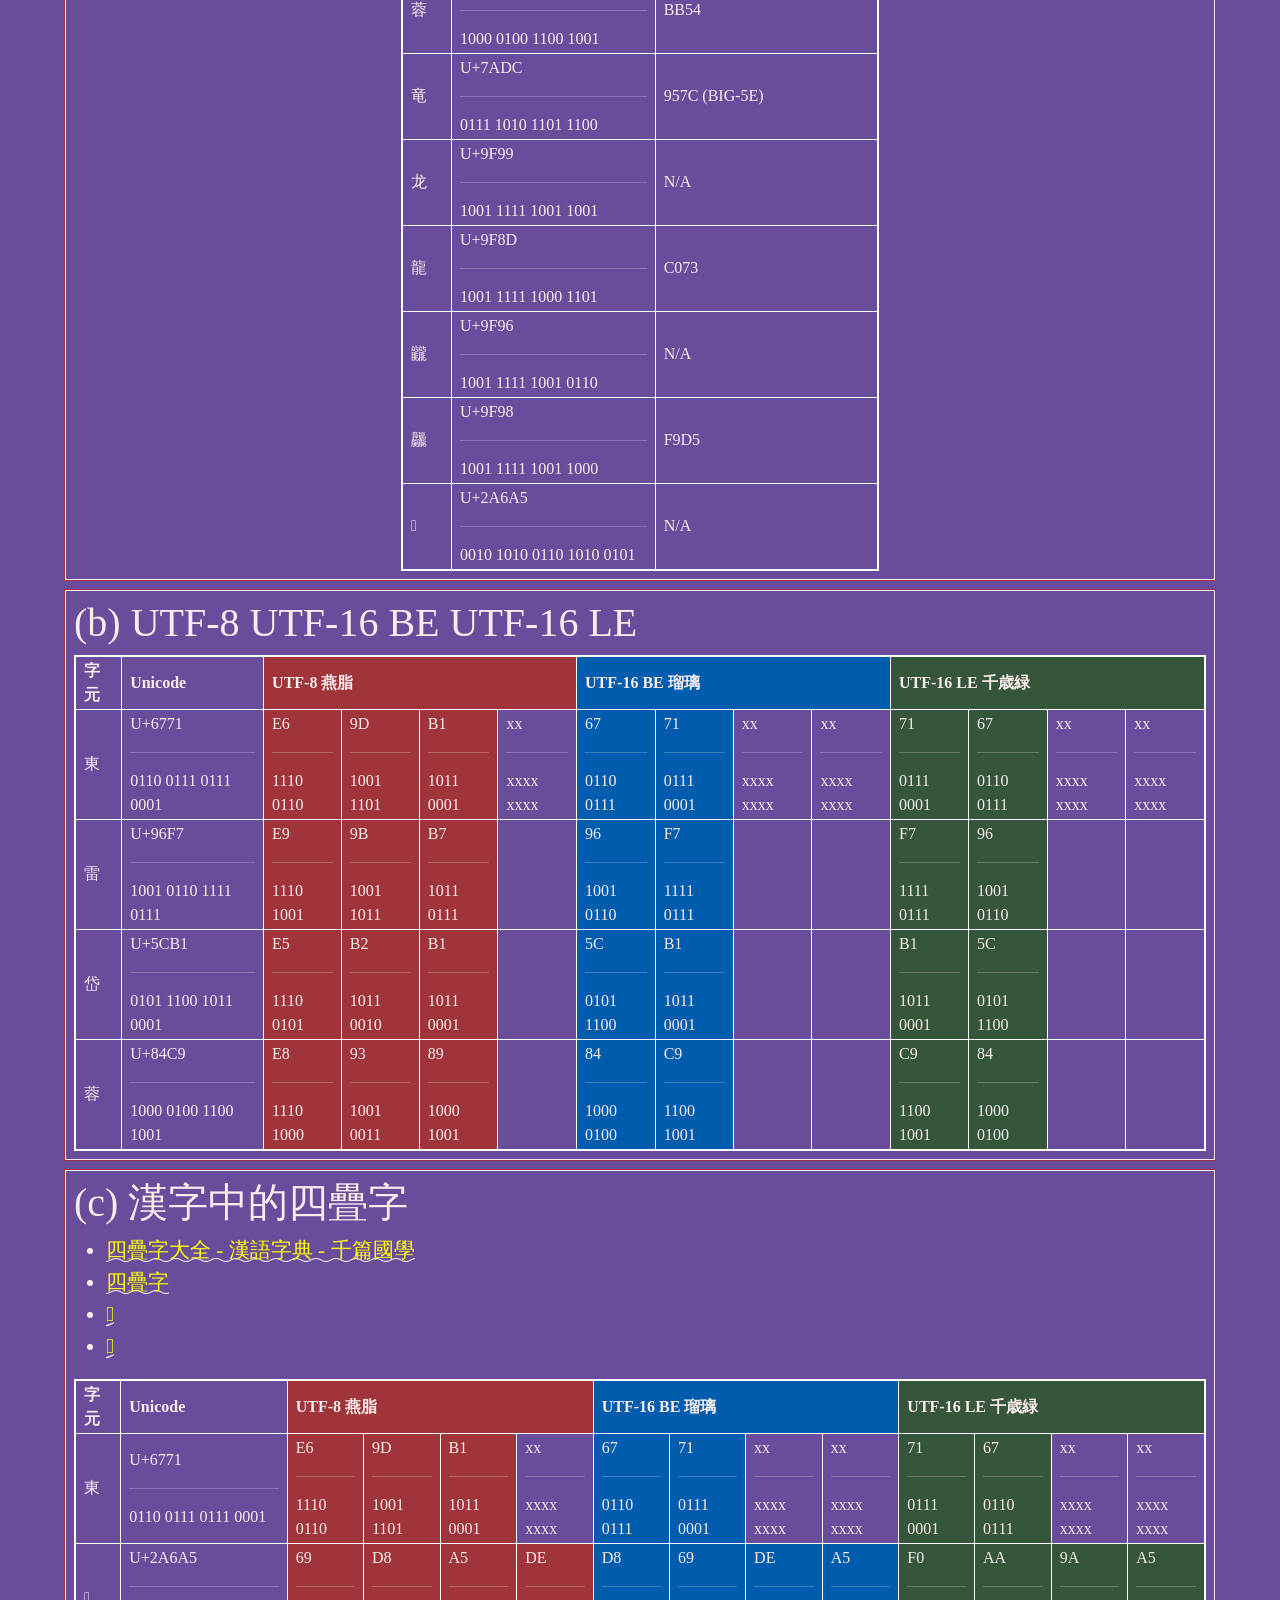
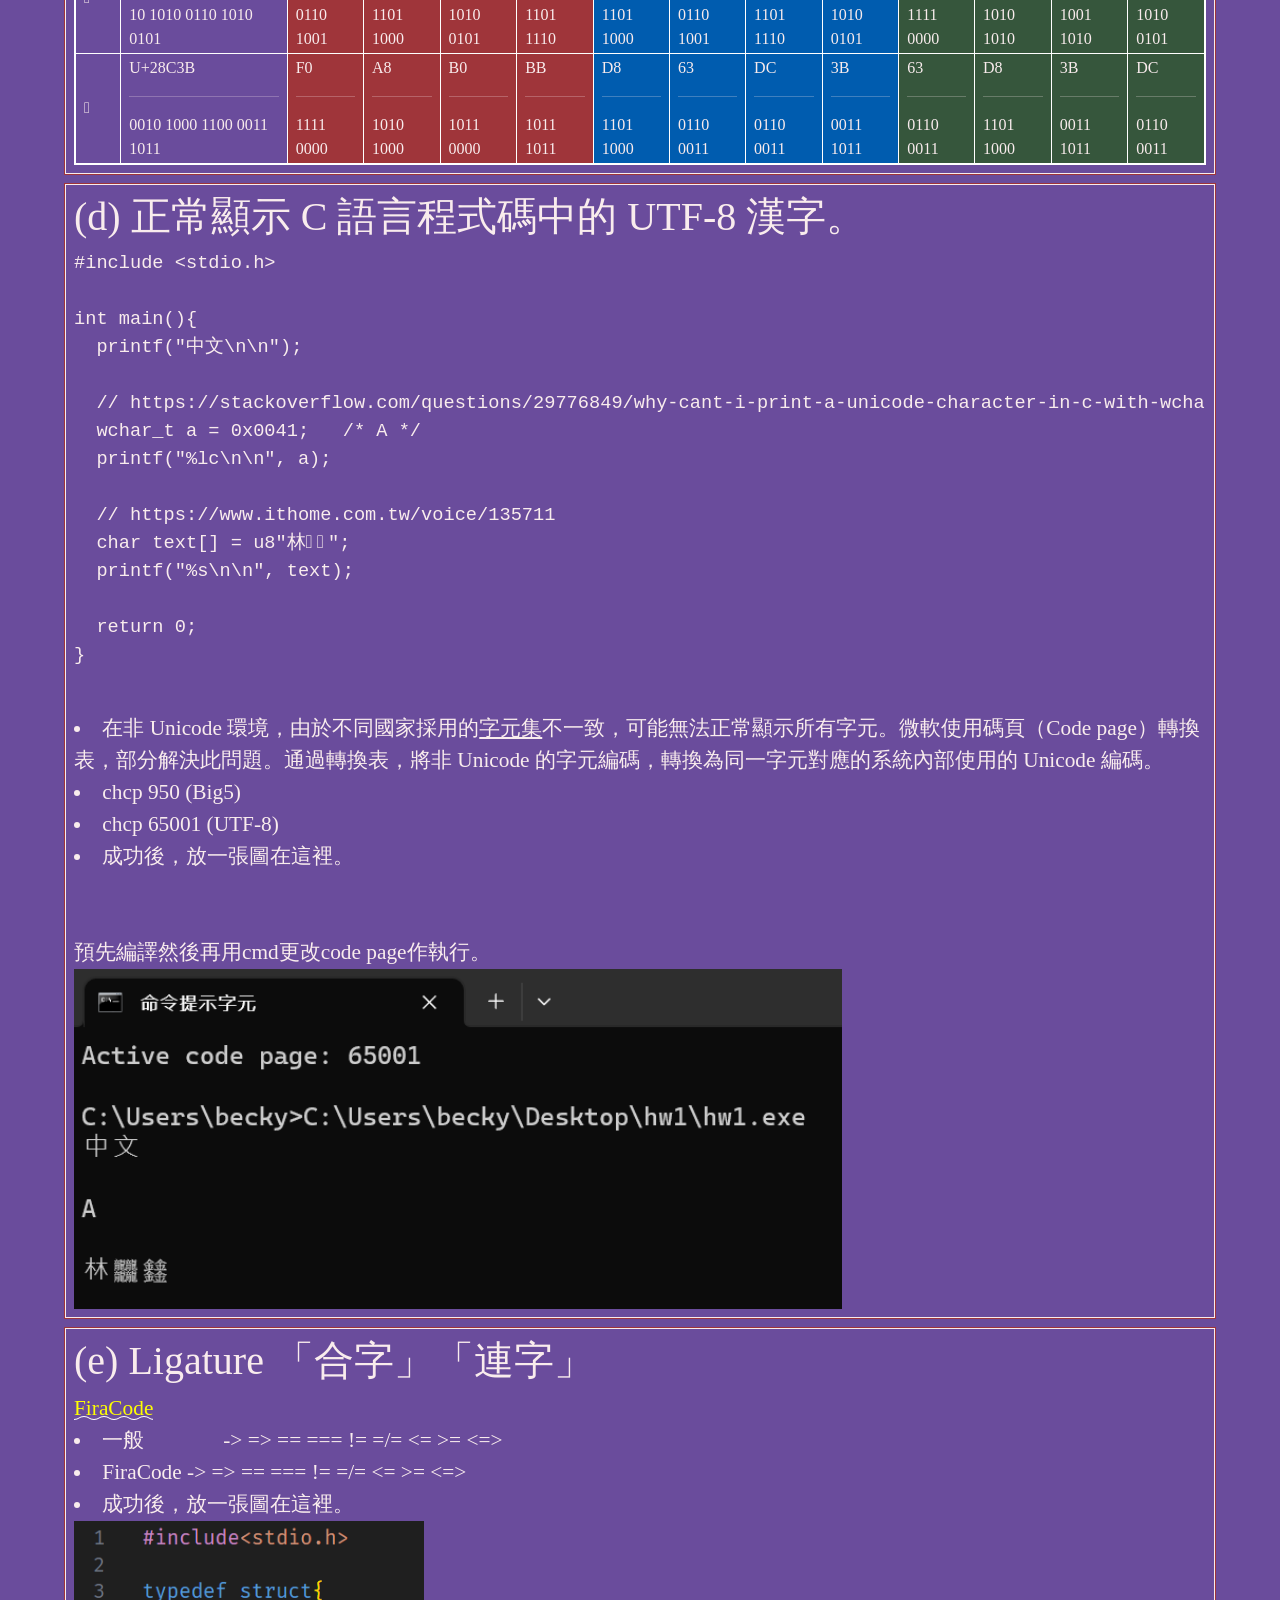
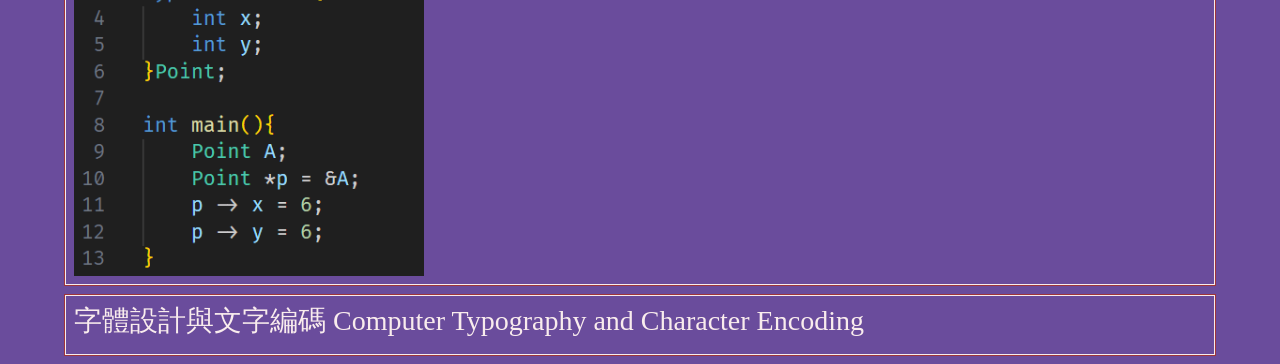
==== commit 557c0d48: "Update index.html" ====
--- a/hw01/index.html
+++ b/hw01/index.html
@@ -564,7 +564,7 @@
       <li>成功後，放一張圖在這裡。</li>
 
       <br><br>
-      預先編譯然後再用cmd更改code page作執行。<>
+      預先編譯然後再用cmd更改code page作執行。<br>
       <img src="./111598069_hw1_d.png" width="768"/>
 
       
